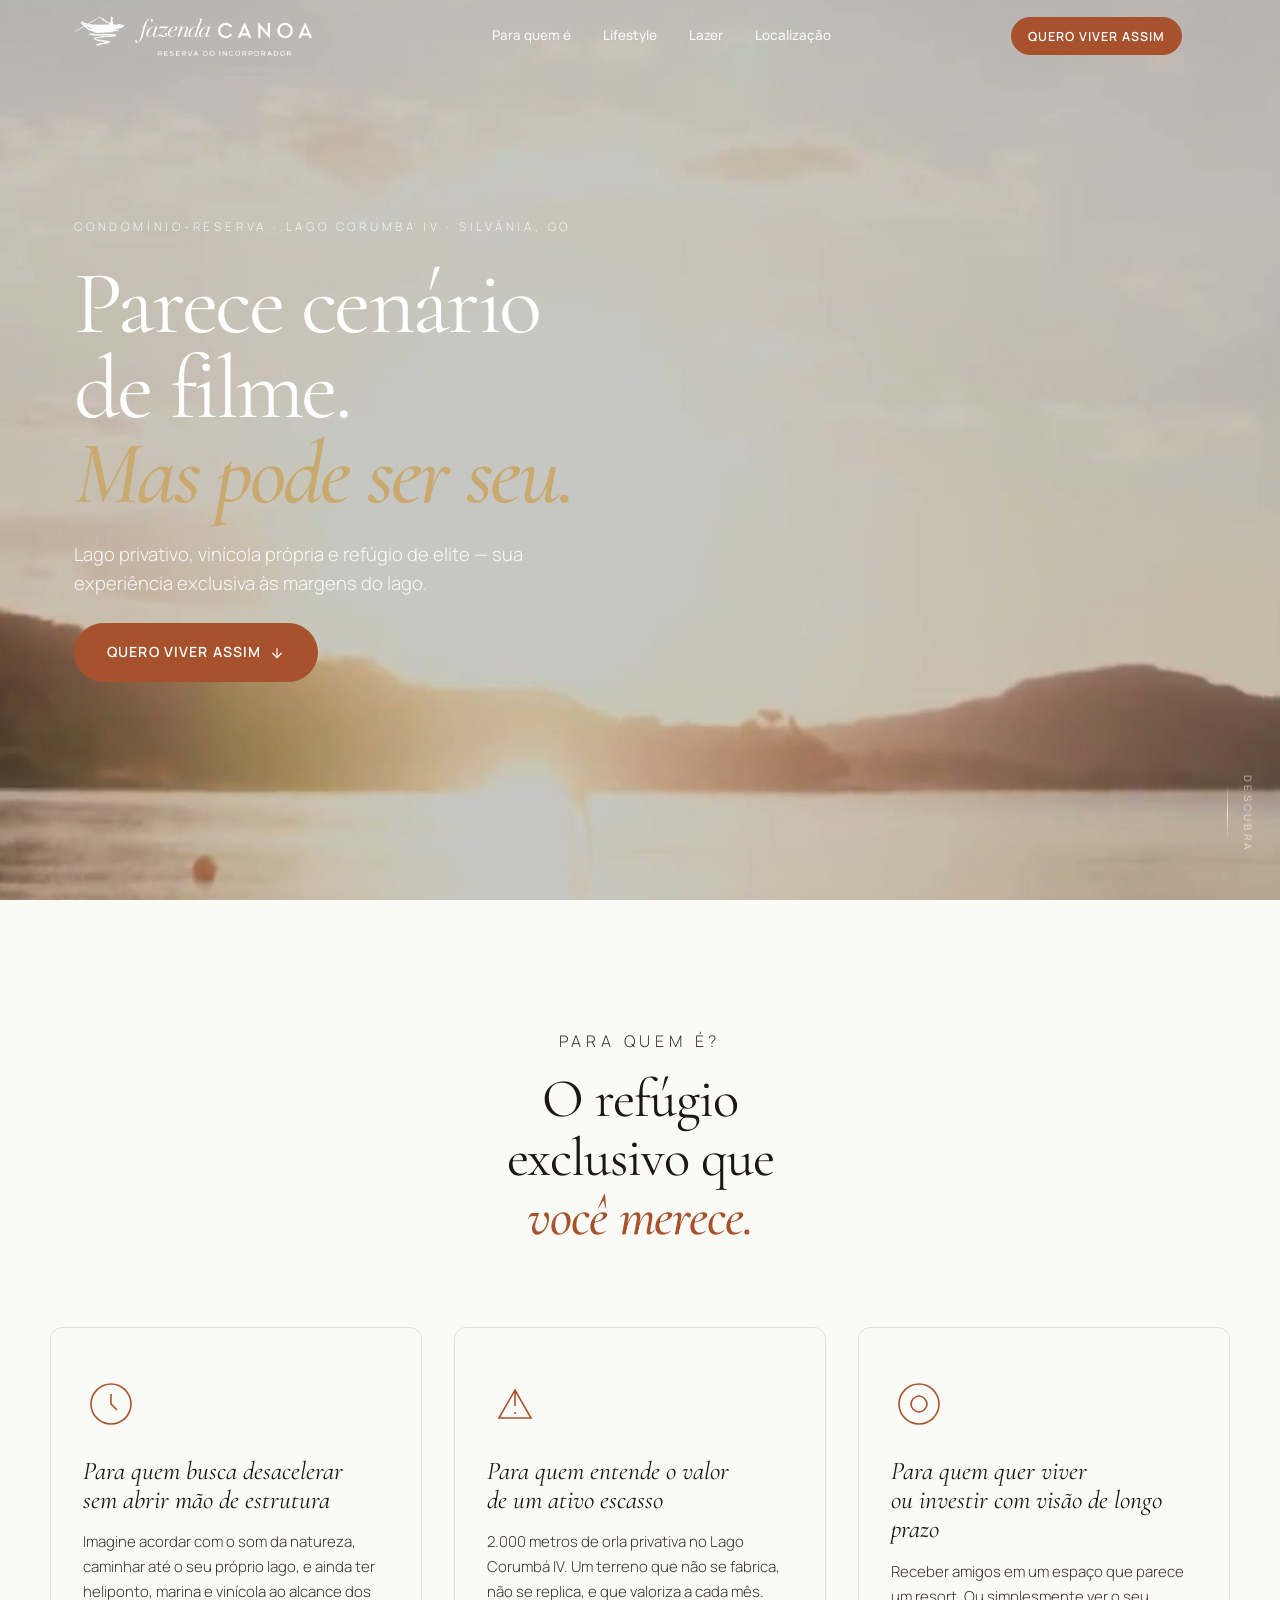
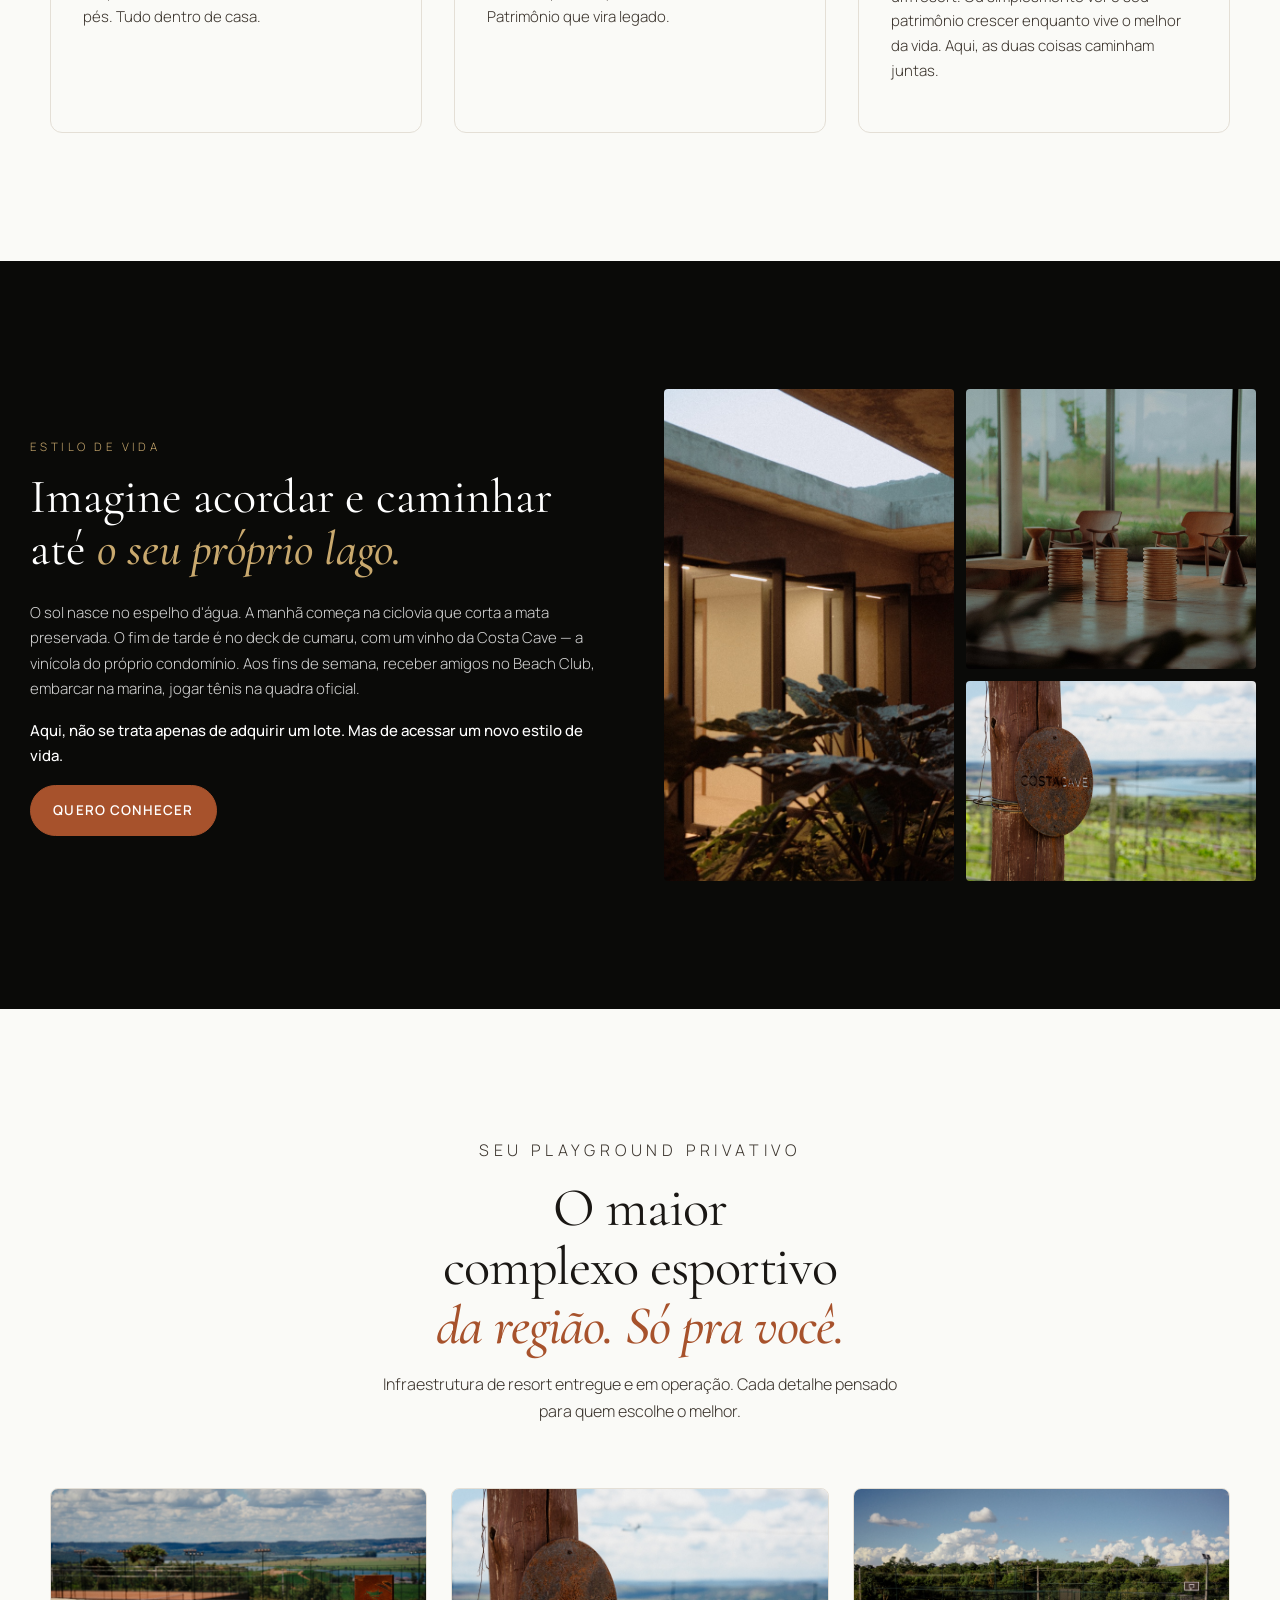
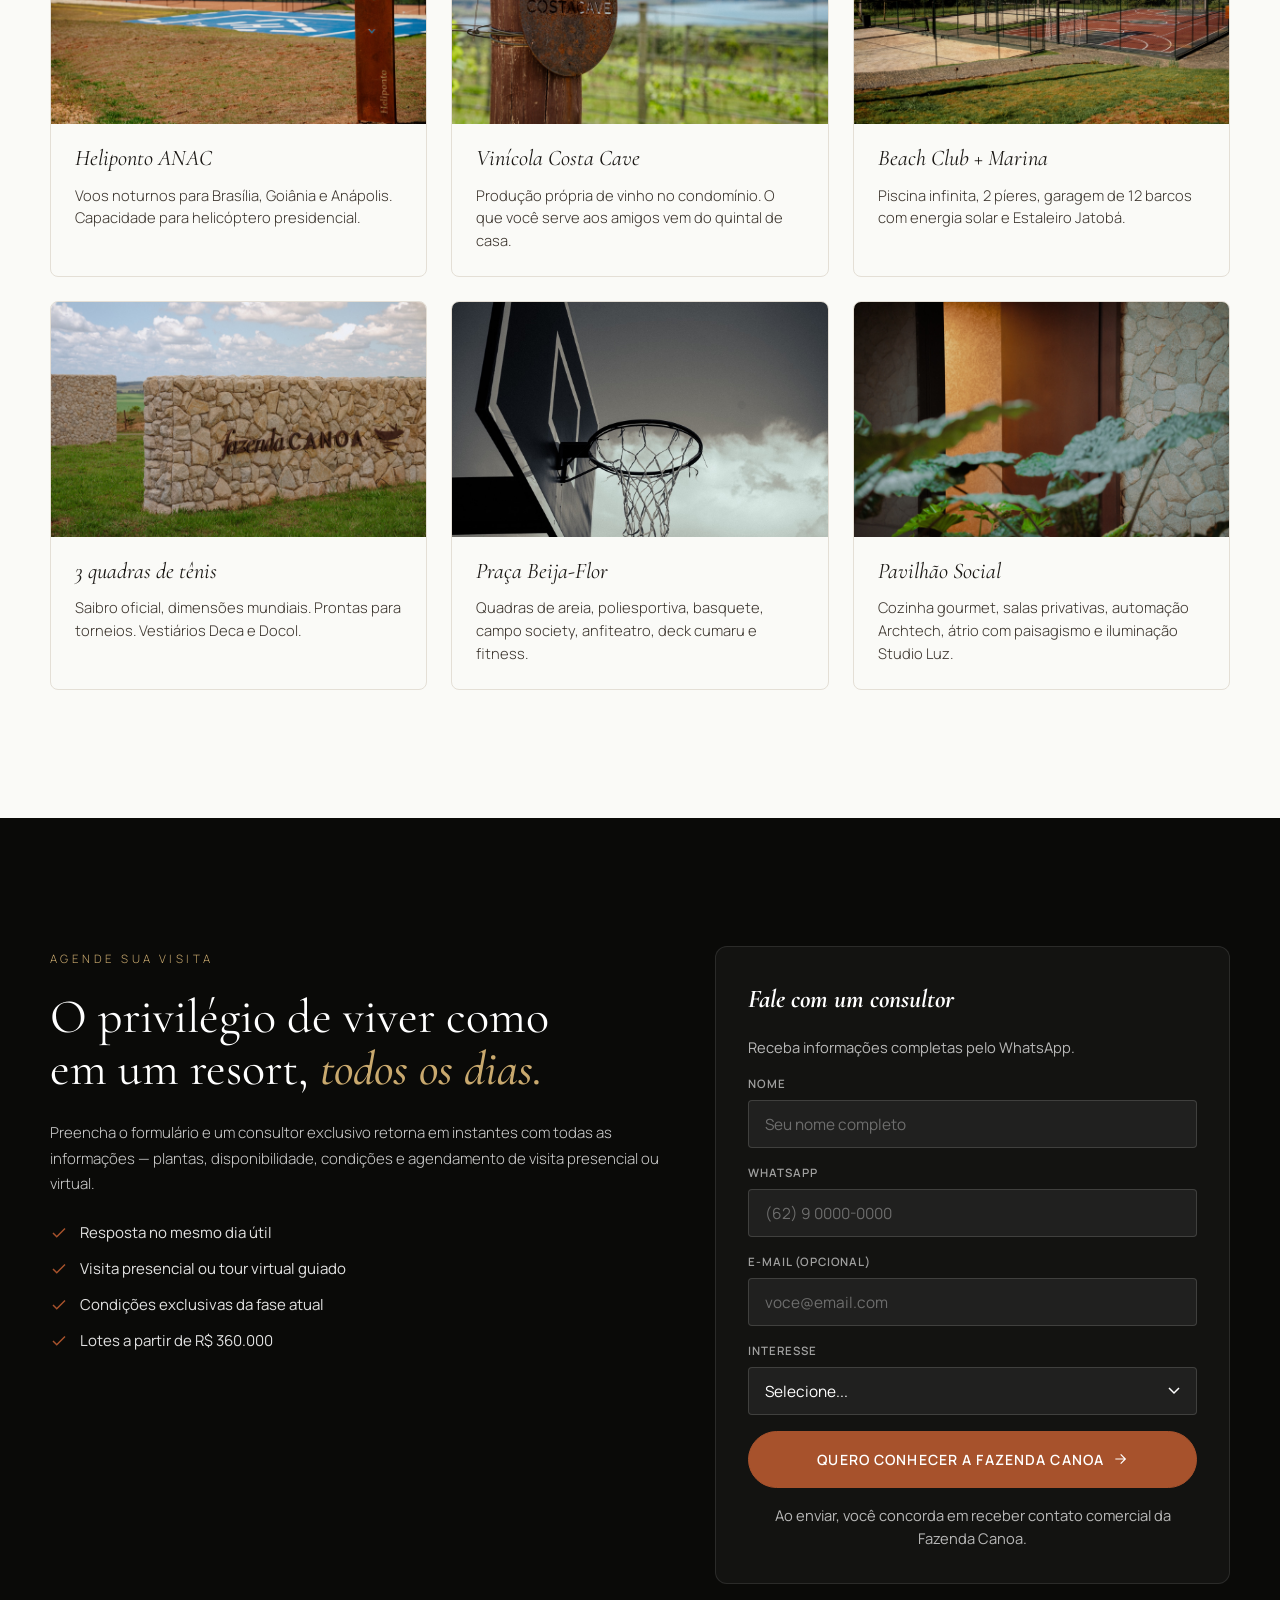
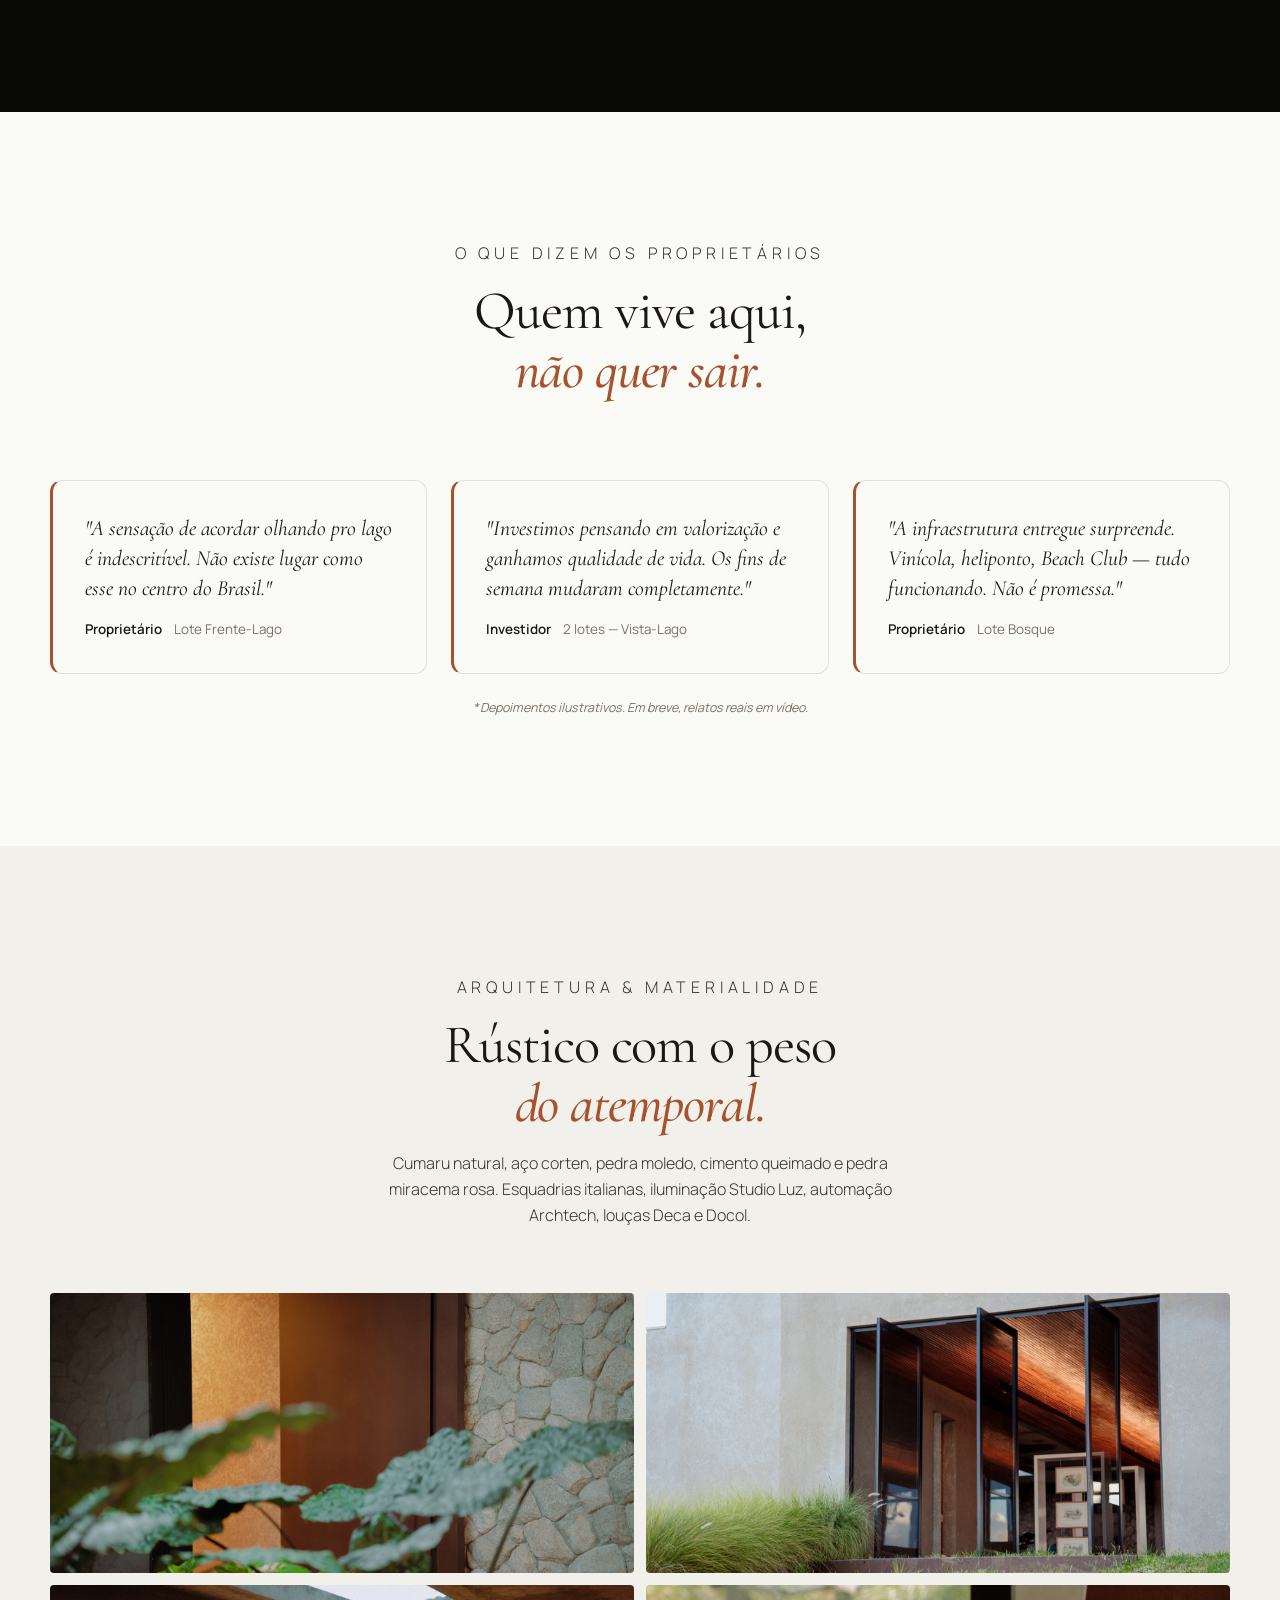
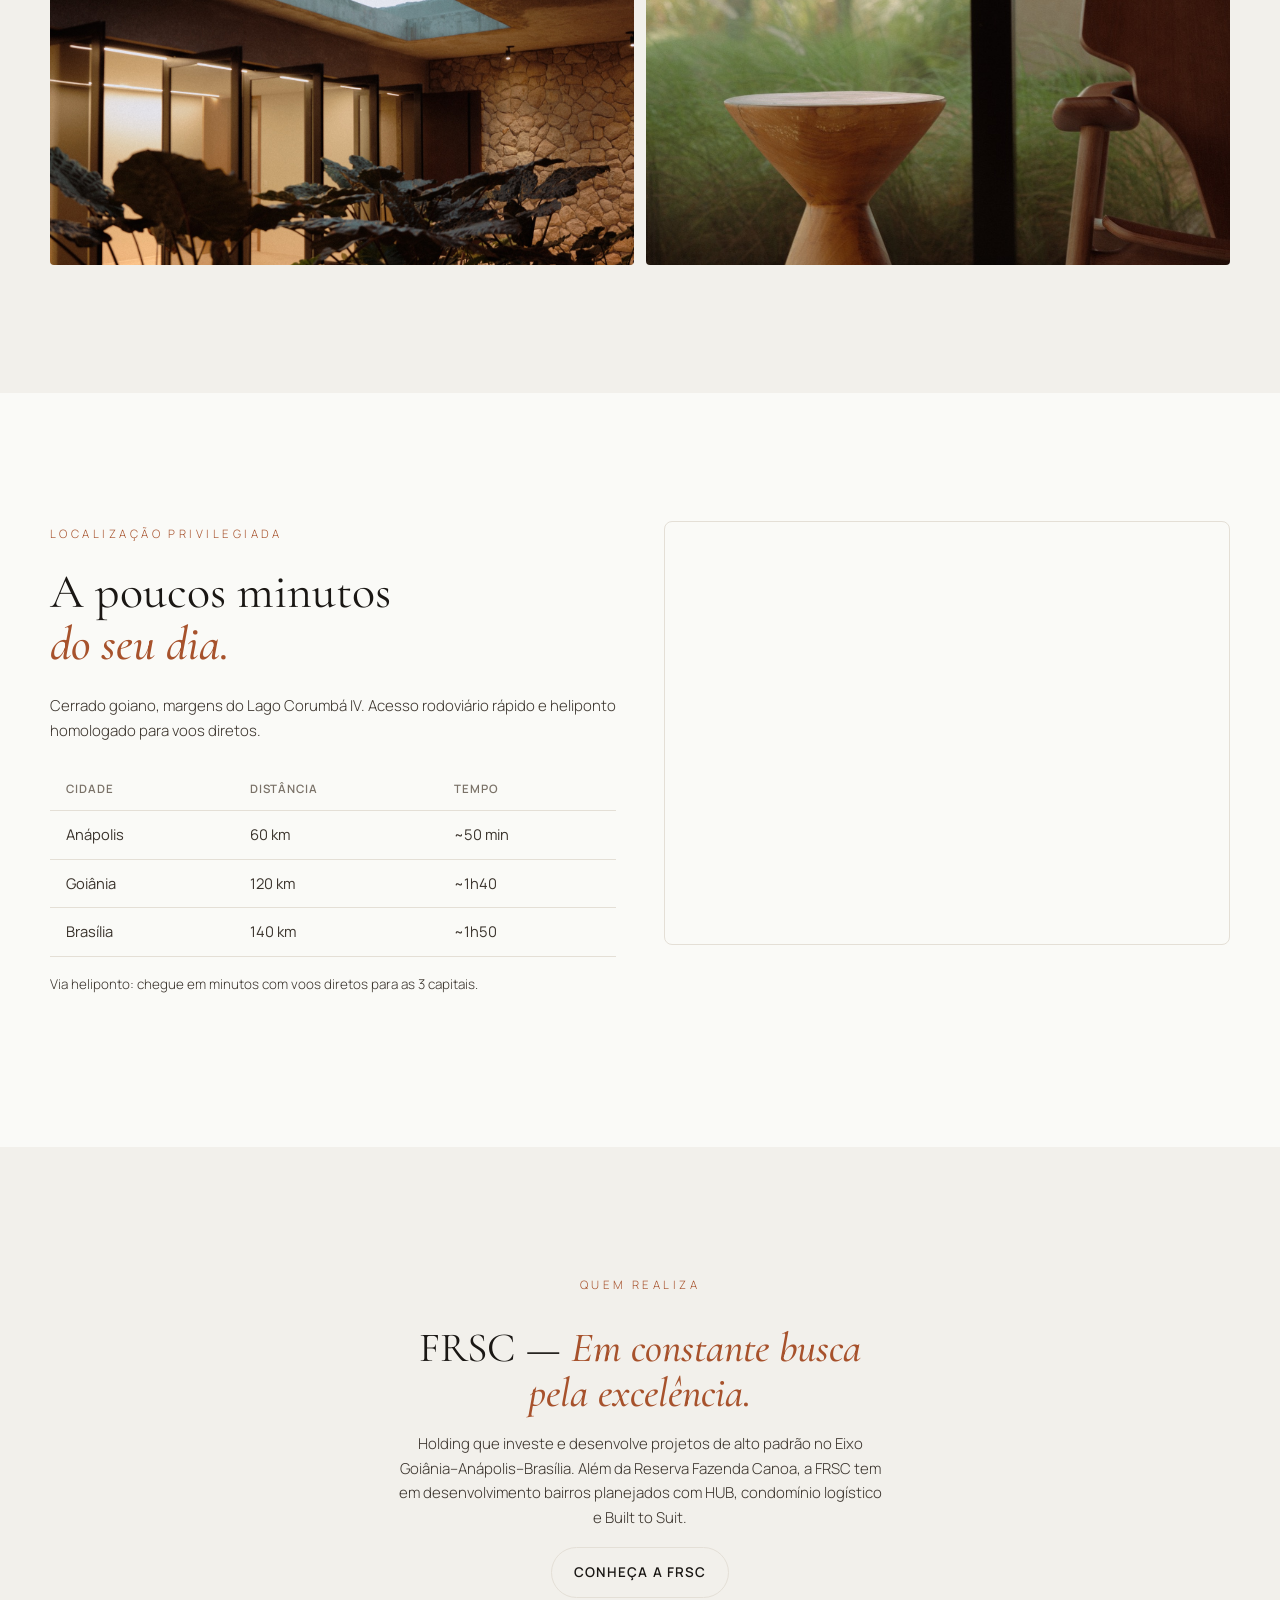
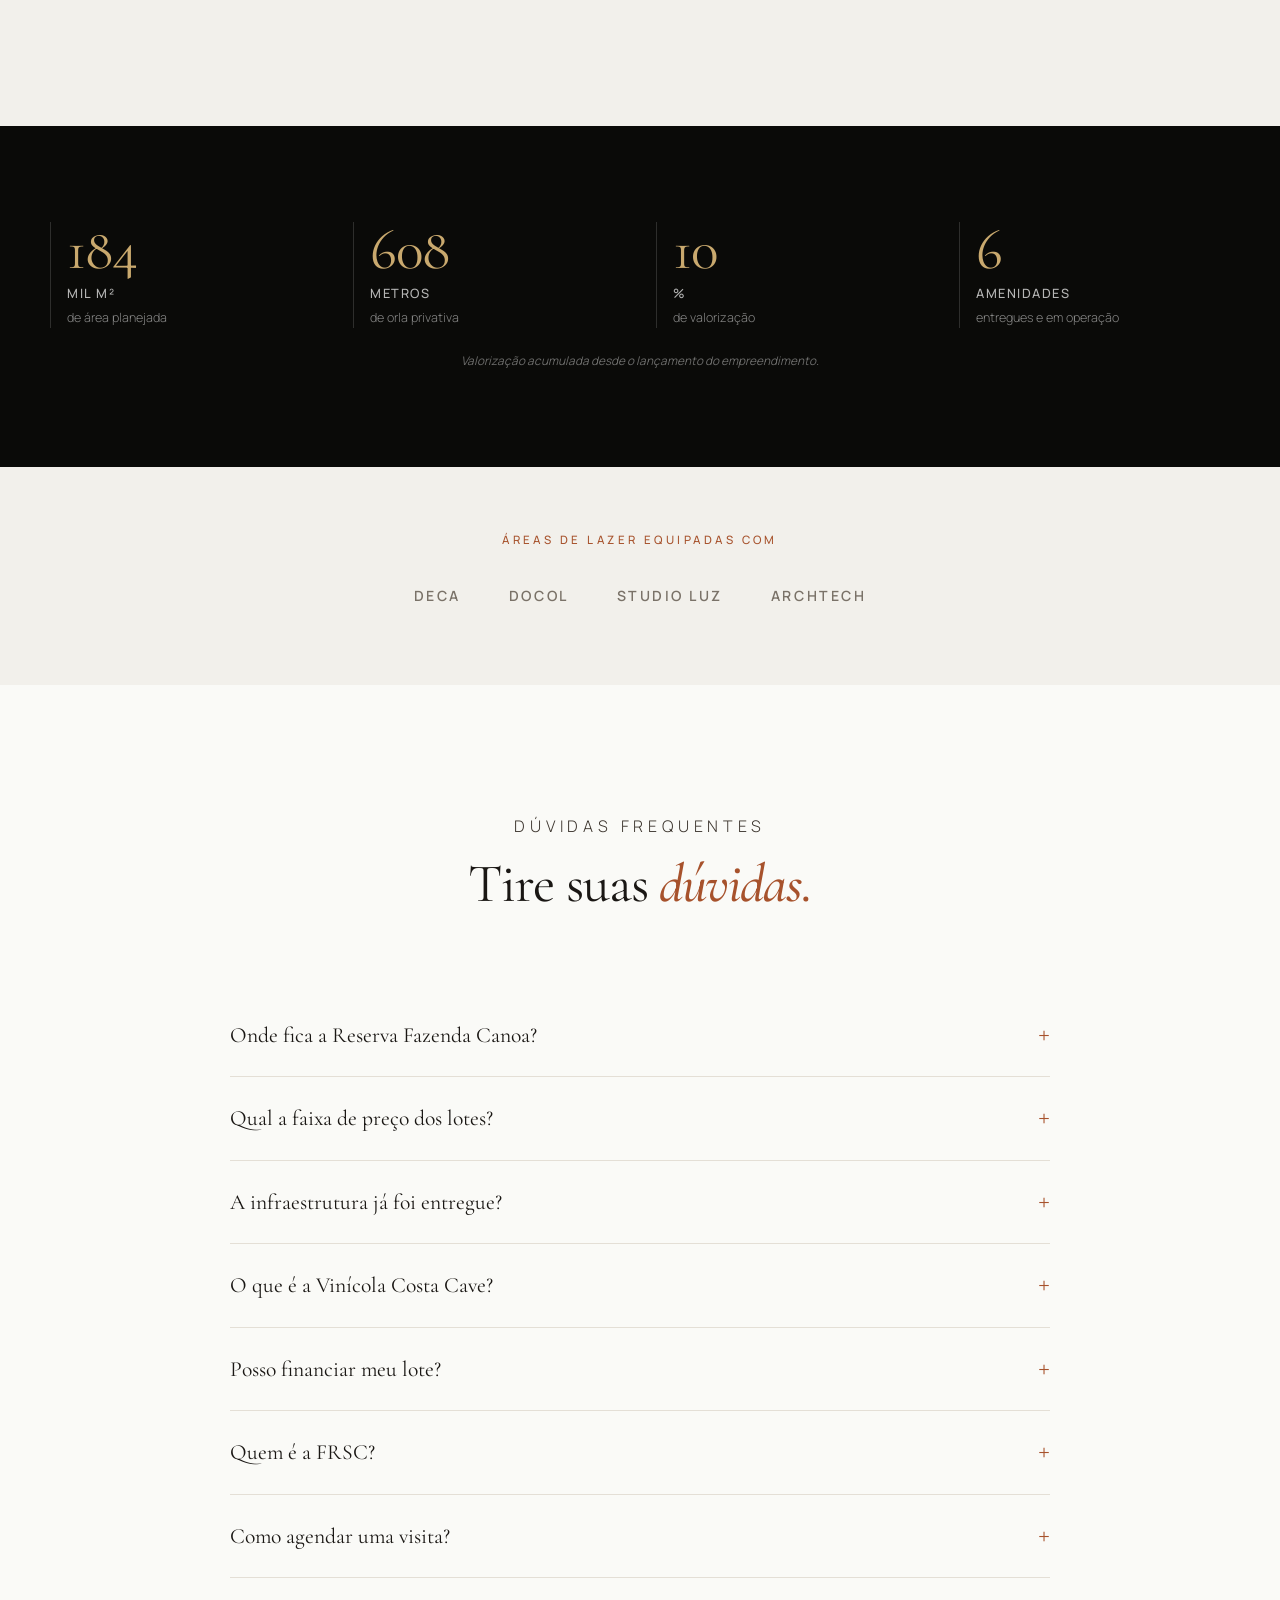
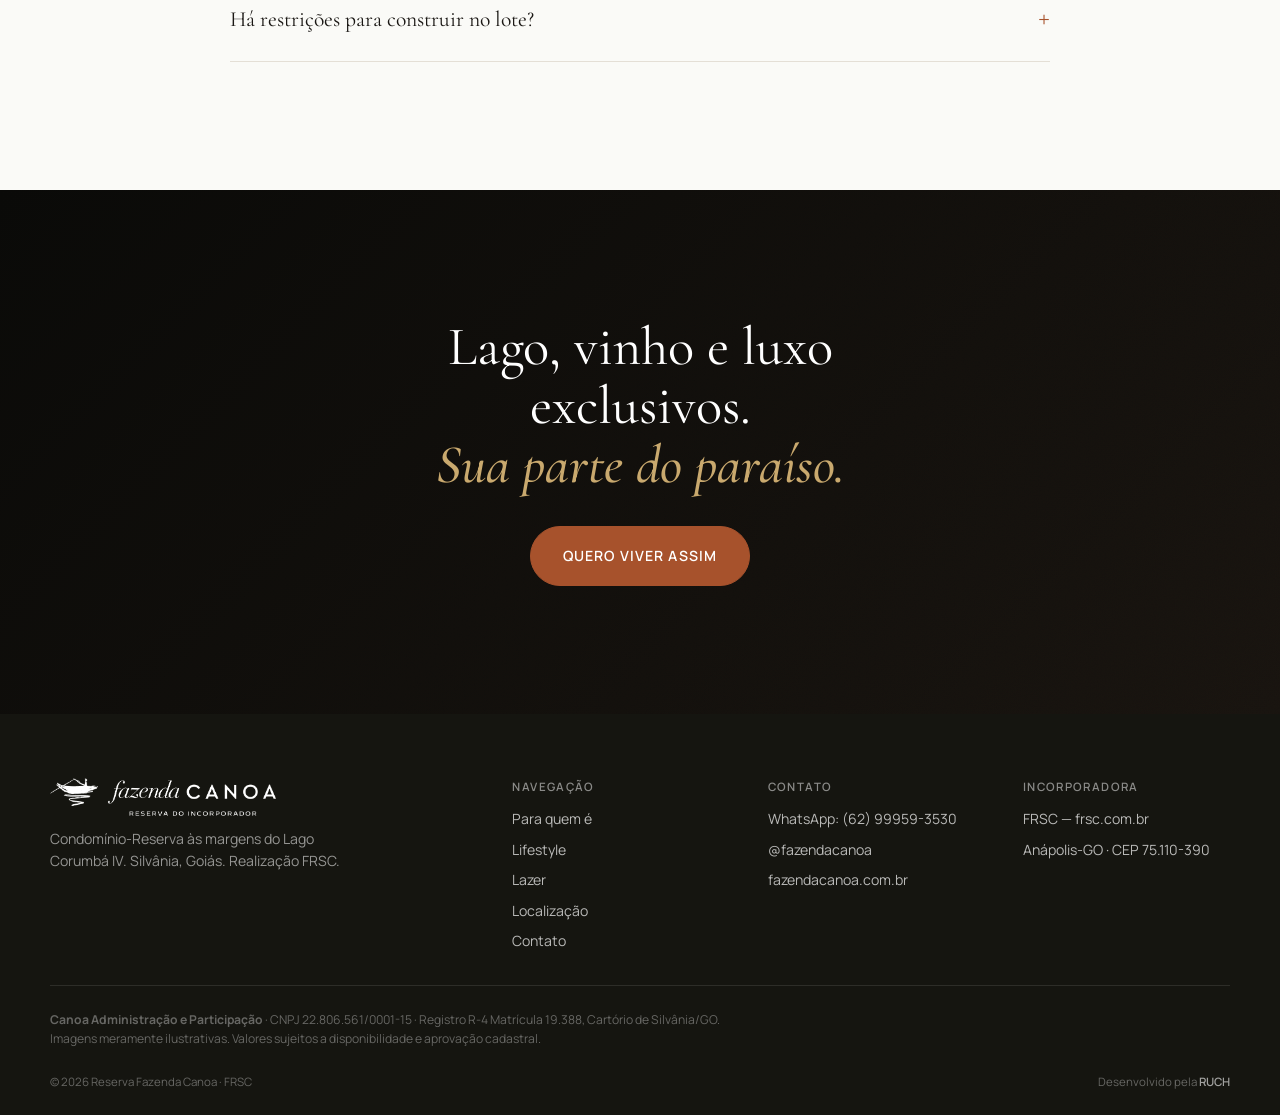
==== prototype/index.html @ 79445e91 "first commit: Viva Fazenda Canoa LP v1.0.0 LP emocional de alta conversão inspirada na Hantei. Hero " ====
<!doctype html>
<html lang="pt-BR">
<head>
  <meta charset="utf-8">
  <meta name="viewport" content="width=device-width, initial-scale=1, viewport-fit=cover">
  <meta name="theme-color" content="#0A0A08">
  <meta name="description" content="Viva Fazenda Canoa — Condomínio-Reserva à beira do Lago Corumbá IV. Lotes a partir de R$ 360.000. Heliponto, vinícola, marina, Beach Club e mais de 608 mil m² de natureza preservada.">
  <title>Viva Fazenda Canoa · Parece cenário de filme. Mas pode ser seu.</title>

  <link rel="icon" type="image/png" href="../logos/favicon.png">
  <link rel="apple-touch-icon" href="../logos/favicon.png">

  <link rel="preconnect" href="https://fonts.googleapis.com">
  <link rel="preconnect" href="https://fonts.gstatic.com" crossorigin>
  <link href="https://fonts.googleapis.com/css2?family=Cormorant+Garamond:ital,wght@0,300;0,400;0,500;0,600;1,300;1,400;1,500;1,600&family=Manrope:wght@300;400;500;600;700&display=swap" rel="stylesheet">

  <link rel="preload" as="image" href="../video-web/hero-poster.jpg" fetchpriority="high" type="image/jpeg">
  <link rel="dns-prefetch" href="//maps.google.com">
  <link rel="dns-prefetch" href="//wa.me">

  <link rel="stylesheet" href="./style.css">
</head>
<body>

<!-- Scroll progress -->
<div class="scroll-progress" id="scroll-progress" aria-hidden="true"></div>

<!-- ============================================================
     HEADER
============================================================ -->
<header class="hdr" id="hdr">
  <div class="hdr__inner">
    <a href="#top" class="hdr__brand">
      <img src="../logos/Logo%20Fazenda%20Reserva%20incorporador%203.png" alt="Fazenda Canoa" class="hdr__logo">
    </a>
    <nav class="hdr__menu">
      <a href="#para-quem">Para quem é</a>
      <a href="#lifestyle">Lifestyle</a>
      <a href="#lazer">Lazer</a>
      <a href="#localizacao">Localização</a>
    </nav>
    <button type="button" class="btn btn--corten btn--sm" data-capture="hero">Quero viver assim</button>
    <button class="hdr__burger" aria-label="Abrir menu" aria-expanded="false" aria-controls="mobile-menu">
      <span></span><span></span><span></span>
    </button>
  </div>
</header>

<!-- Mobile menu -->
<div class="mobile-menu" id="mobile-menu" aria-hidden="true">
  <nav class="mobile-menu__nav">
    <a href="#para-quem">Para quem é</a>
    <a href="#lifestyle">Lifestyle</a>
    <a href="#lazer">Lazer</a>
    <a href="#localizacao">Localização</a>
    <a href="#contato">Contato</a>
  </nav>
  <button type="button" class="btn btn--corten mobile-menu__cta" data-capture="consultor">Fale com um consultor</button>
</div>

<!-- ============================================================
     1. HERO — Vídeo fullscreen (estilo Hantei)
============================================================ -->
<section class="hero" id="top">
  <div class="hero__video-wrap">
    <video class="hero__video" autoplay loop muted playsinline preload="auto" poster="../video-web/hero-poster.jpg">
      <source src="../video-web/hero-mashup.mp4" type="video/mp4">
    </video>
    <div class="hero__scrim"></div>
    <div class="hero__grain"></div>
  </div>

  <div class="hero__content">
    <p class="hero__eyebrow">Condomínio-Reserva · Lago Corumbá IV · Silvânia, GO</p>
    <h1 class="hero__title">Parece cenário<br>de filme.<br><em>Mas pode ser seu.</em></h1>
    <p class="hero__sub">Lago privativo, vinícola própria e refúgio de elite — sua experiência exclusiva às margens do lago.</p>
    <a href="#contato" class="btn btn--corten btn--lg hero__cta">
      Quero viver assim
      <svg viewBox="0 0 24 24" width="16" height="16" fill="none" stroke="currentColor" stroke-width="1.8" aria-hidden="true"><path d="M12 5v14M5 12l7 7 7-7"/></svg>
    </a>
  </div>

  <a href="#para-quem" class="hero__scroll" aria-label="Rolar">
    <span>Descubra</span>
    <span class="hero__scroll-line"></span>
  </a>
</section>

<!-- ============================================================
     2. PARA QUEM É? (2ª dobra — gatilho emocional)
============================================================ -->
<section class="for-who" id="para-quem">
  <header class="sec-head sec-head--center">
    <p class="eyebrow">Para quem é?</p>
    <h2>O refúgio exclusivo que<br><em>você merece.</em></h2>
  </header>

  <div class="for-who__grid">
    <article class="for-who__card">
      <div class="for-who__icon">
        <svg viewBox="0 0 48 48" fill="none" stroke="currentColor" stroke-width="1.6" aria-hidden="true"><circle cx="24" cy="24" r="20"/><path d="M24 14v10l6 6"/></svg>
      </div>
      <h3>Para quem busca desacelerar<br>sem abrir mão de estrutura</h3>
      <p>Imagine acordar com o som da natureza, caminhar até o seu próprio lago, e ainda ter heliponto, marina e vinícola ao alcance dos pés. Tudo dentro de casa.</p>
    </article>

    <article class="for-who__card">
      <div class="for-who__icon">
        <svg viewBox="0 0 48 48" fill="none" stroke="currentColor" stroke-width="1.6" aria-hidden="true"><path d="M8 38l16-28 16 28H8zM24 10v16M24 32v2"/></svg>
      </div>
      <h3>Para quem entende o valor<br>de um ativo escasso</h3>
      <p>2.000 metros de orla privativa no Lago Corumbá IV. Um terreno que não se fabrica, não se replica, e que valoriza a cada mês. Patrimônio que vira legado.</p>
    </article>

    <article class="for-who__card">
      <div class="for-who__icon">
        <svg viewBox="0 0 48 48" fill="none" stroke="currentColor" stroke-width="1.6" aria-hidden="true"><path d="M4 24c0-11 9-20 20-20s20 9 20 20-9 20-20 20S4 35 4 24z"/><path d="M16 24c0-4 4-8 8-8s8 4 8 8-4 8-8 8-8-4-8-8z"/></svg>
      </div>
      <h3>Para quem quer viver<br>ou investir com visão de longo prazo</h3>
      <p>Receber amigos em um espaço que parece um resort. Ou simplesmente ver o seu patrimônio crescer enquanto vive o melhor da vida. Aqui, as duas coisas caminham juntas.</p>
    </article>
  </div>
</section>

<!-- ============================================================
     3. ESTILO DE VIDA (lifestyle editorial)
============================================================ -->
<section class="lifestyle" id="lifestyle">
  <div class="lifestyle__text">
    <p class="eyebrow">Estilo de vida</p>
    <h2>Imagine acordar e caminhar<br>até <em>o seu próprio lago.</em></h2>
    <p>O sol nasce no espelho d'água. A manhã começa na ciclovia que corta a mata preservada. O fim de tarde é no deck de cumaru, com um vinho da Costa Cave — a vinícola do próprio condomínio. Aos fins de semana, receber amigos no Beach Club, embarcar na marina, jogar tênis na quadra oficial.</p>
    <p><strong>Aqui, não se trata apenas de adquirir um lote. Mas de acessar um novo estilo de vida.</strong></p>
    <a href="#contato" class="btn btn--corten">Quero conhecer</a>
  </div>
  <div class="lifestyle__gallery">
    <figure class="lifestyle__img lifestyle__img--tall"><img src="../fotos-web/08.jpg" alt="Pavilhão Social com paisagismo" loading="lazy"></figure>
    <figure class="lifestyle__img"><img src="../fotos-web/03.jpg" alt="Estar com vista para o lago" loading="lazy"></figure>
    <figure class="lifestyle__img"><img src="../fotos-web/12.jpg" alt="Vinícola Costa Cave" loading="lazy"></figure>
  </div>
</section>

<!-- ============================================================
     4. SEU PLAYGROUND PRIVATIVO (amenidades COM FOTOS)
============================================================ -->
<section class="playground" id="lazer">
  <header class="sec-head sec-head--center">
    <p class="eyebrow">Seu playground privativo</p>
    <h2>O maior complexo esportivo<br><em>da região. Só pra você.</em></h2>
    <p>Infraestrutura de resort entregue e em operação. Cada detalhe pensado para quem escolhe o melhor.</p>
  </header>

  <div class="playground__grid">
    <article class="pg-card">
      <div class="pg-card__img"><img src="../fotos-web/22.jpg" alt="Heliponto homologado ANAC" loading="lazy"></div>
      <h3>Heliponto ANAC</h3>
      <p>Voos noturnos para Brasília, Goiânia e Anápolis. Capacidade para helicóptero presidencial.</p>
    </article>
    <article class="pg-card">
      <div class="pg-card__img"><img src="../fotos-web/12.jpg" alt="Vinícola Costa Cave" loading="lazy"></div>
      <h3>Vinícola Costa Cave</h3>
      <p>Produção própria de vinho no condomínio. O que você serve aos amigos vem do quintal de casa.</p>
    </article>
    <article class="pg-card">
      <div class="pg-card__img"><img src="../fotos-web/28.jpg" alt="Complexo esportivo" loading="lazy"></div>
      <h3>Beach Club + Marina</h3>
      <p>Piscina infinita, 2 píeres, garagem de 12 barcos com energia solar e Estaleiro Jatobá.</p>
    </article>
    <article class="pg-card">
      <div class="pg-card__img"><img src="../fotos-web/15.jpg" alt="Portaria" loading="lazy"></div>
      <h3>3 quadras de tênis</h3>
      <p>Saibro oficial, dimensões mundiais. Prontas para torneios. Vestiários Deca e Docol.</p>
    </article>
    <article class="pg-card">
      <div class="pg-card__img"><img src="../fotos-web/33.jpg" alt="Basquete" loading="lazy"></div>
      <h3>Praça Beija-Flor</h3>
      <p>Quadras de areia, poliesportiva, basquete, campo society, anfiteatro, deck cumaru e fitness.</p>
    </article>
    <article class="pg-card">
      <div class="pg-card__img"><img src="../fotos-web/05.jpg" alt="Pavilhão Social" loading="lazy"></div>
      <h3>Pavilhão Social</h3>
      <p>Cozinha gourmet, salas privativas, automação Archtech, átrio com paisagismo e iluminação Studio Luz.</p>
    </article>
  </div>
</section>

<!-- ============================================================
     5. FORMULÁRIO DE CAPTAÇÃO (metade da página)
============================================================ -->
<section class="capture" id="contato">
  <div class="capture__inner">
    <div class="capture__text">
      <p class="eyebrow">Agende sua visita</p>
      <h2>O privilégio de viver como<br>em um resort, <em>todos os dias.</em></h2>
      <p>Preencha o formulário e um consultor exclusivo retorna em instantes com todas as informações — plantas, disponibilidade, condições e agendamento de visita presencial ou virtual.</p>
      <ul class="capture__benefits">
        <li>
          <svg viewBox="0 0 24 24" width="18" height="18" fill="none" stroke="currentColor" stroke-width="2" aria-hidden="true"><path d="M20 6L9 17l-5-5"/></svg>
          Resposta no mesmo dia útil
        </li>
        <li>
          <svg viewBox="0 0 24 24" width="18" height="18" fill="none" stroke="currentColor" stroke-width="2" aria-hidden="true"><path d="M20 6L9 17l-5-5"/></svg>
          Visita presencial ou tour virtual guiado
        </li>
        <li>
          <svg viewBox="0 0 24 24" width="18" height="18" fill="none" stroke="currentColor" stroke-width="2" aria-hidden="true"><path d="M20 6L9 17l-5-5"/></svg>
          Condições exclusivas da fase atual
        </li>
        <li>
          <svg viewBox="0 0 24 24" width="18" height="18" fill="none" stroke="currentColor" stroke-width="2" aria-hidden="true"><path d="M20 6L9 17l-5-5"/></svg>
          Lotes a partir de R$ 360.000
        </li>
      </ul>
    </div>

    <form class="lead-form" id="lead-form" novalidate>
      <h3>Fale com um consultor</h3>
      <p>Receba informações completas pelo WhatsApp.</p>

      <input type="text" name="website" tabindex="-1" autocomplete="off" style="position:absolute;left:-9999px;opacity:0;pointer-events:none" aria-hidden="true">

      <label class="field"><span>Nome</span><input type="text" name="nome" required autocomplete="name" placeholder="Seu nome completo"></label>
      <label class="field"><span>WhatsApp</span><input type="tel" name="telefone" required autocomplete="tel" placeholder="(62) 9 0000-0000"></label>
      <label class="field"><span>E-mail <span class="field__opt">(opcional)</span></span><input type="email" name="email" autocomplete="email" placeholder="voce@email.com"></label>
      <label class="field"><span>Interesse</span>
        <select name="interesse" required>
          <option value="">Selecione...</option>
          <option>Lote frente-lago</option>
          <option>Lote vista-lago</option>
          <option>Lote bosque</option>
          <option>Agendamento de visita</option>
          <option>Simulação de pagamento</option>
          <option>Ainda não decidi</option>
        </select>
      </label>

      <button type="submit" class="btn btn--corten btn--block btn--lg">
        Quero conhecer a Fazenda Canoa
        <svg viewBox="0 0 24 24" width="16" height="16" fill="none" stroke="currentColor" stroke-width="1.8" aria-hidden="true"><path d="M5 12h14M13 5l7 7-7 7"/></svg>
      </button>
      <p class="lead-form__disclaimer">Ao enviar, você concorda em receber contato comercial da Fazenda Canoa.</p>
      <p class="lead-form__success" hidden>✓ Recebemos seu contato! Estamos te chamando no WhatsApp.</p>
    </form>
  </div>
</section>

<!-- ============================================================
     6. DEPOIMENTOS (prova social — placeholder)
============================================================ -->
<section class="testimonials">
  <header class="sec-head sec-head--center">
    <p class="eyebrow">O que dizem os proprietários</p>
    <h2>Quem vive aqui,<br><em>não quer sair.</em></h2>
  </header>

  <div class="testimonials__grid">
    <blockquote class="testimonial">
      <p>"A sensação de acordar olhando pro lago é indescritível. Não existe lugar como esse no centro do Brasil."</p>
      <footer><strong>Proprietário</strong><span>Lote Frente-Lago</span></footer>
    </blockquote>
    <blockquote class="testimonial">
      <p>"Investimos pensando em valorização e ganhamos qualidade de vida. Os fins de semana mudaram completamente."</p>
      <footer><strong>Investidor</strong><span>2 lotes — Vista-Lago</span></footer>
    </blockquote>
    <blockquote class="testimonial">
      <p>"A infraestrutura entregue surpreende. Vinícola, heliponto, Beach Club — tudo funcionando. Não é promessa."</p>
      <footer><strong>Proprietário</strong><span>Lote Bosque</span></footer>
    </blockquote>
  </div>
  <p class="testimonials__note">* Depoimentos ilustrativos. Em breve, relatos reais em vídeo.</p>
</section>

<!-- ============================================================
     7. ARQUITETURA & MATERIALIDADE
============================================================ -->
<section class="architecture">
  <header class="sec-head sec-head--center">
    <p class="eyebrow">Arquitetura &amp; Materialidade</p>
    <h2>Rústico com o peso<br><em>do atemporal.</em></h2>
    <p>Cumaru natural, aço corten, pedra moledo, cimento queimado e pedra miracema rosa. Esquadrias italianas, iluminação Studio Luz, automação Archtech, louças Deca e Docol.</p>
  </header>
  <div class="architecture__gallery">
    <figure><img src="../fotos-web/05.jpg" alt="Detalhe aço corten e pedra" loading="lazy"></figure>
    <figure><img src="../fotos-web/02.jpg" alt="Esquadrias do Pavilhão" loading="lazy"></figure>
    <figure><img src="../fotos-web/08.jpg" alt="Átrio com paisagismo" loading="lazy"></figure>
    <figure><img src="../fotos-web/20.jpg" alt="Mobiliário em madeira" loading="lazy"></figure>
  </div>
</section>

<!-- ============================================================
     8. LOCALIZAÇÃO (km + MINUTOS)
============================================================ -->
<section class="location" id="localizacao">
  <div class="location__grid">
    <div class="location__text">
      <p class="eyebrow">Localização privilegiada</p>
      <h2>A poucos minutos<br><em>do seu dia.</em></h2>
      <p>Cerrado goiano, margens do Lago Corumbá IV. Acesso rodoviário rápido e heliponto homologado para voos diretos.</p>
      <table class="location__table">
        <thead><tr><th>Cidade</th><th>Distância</th><th>Tempo</th></tr></thead>
        <tbody>
          <tr><td>Anápolis</td><td>60 km</td><td>~50 min</td></tr>
          <tr><td>Goiânia</td><td>120 km</td><td>~1h40</td></tr>
          <tr><td>Brasília</td><td>140 km</td><td>~1h50</td></tr>
        </tbody>
      </table>
      <p class="location__note">Via heliponto: chegue em minutos com voos diretos para as 3 capitais.</p>
    </div>
    <div class="location__map">
      <iframe src="https://maps.google.com/maps?q=-16.3195247,-48.4709649&hl=pt-BR&z=14&output=embed" width="100%" height="100%" style="border:0" allowfullscreen loading="lazy" title="Localização Fazenda Canoa"></iframe>
    </div>
  </div>
</section>

<!-- ============================================================
     9. INCORPORADORA FRSC
============================================================ -->
<section class="developer">
  <div class="developer__inner">
    <p class="eyebrow">Quem realiza</p>
    <h2>FRSC — <em>Em constante busca<br>pela excelência.</em></h2>
    <p>Holding que investe e desenvolve projetos de alto padrão no Eixo Goiânia–Anápolis–Brasília. Além da Reserva Fazenda Canoa, a FRSC tem em desenvolvimento bairros planejados com HUB, condomínio logístico e Built to Suit.</p>
    <a href="https://frsc.com.br/" target="_blank" rel="noopener" class="btn btn--outline">Conheça a FRSC</a>
  </div>
</section>

<!-- ============================================================
     10. CONTADOR DE VALORIZAÇÃO
============================================================ -->
<section class="counter">
  <div class="counter__inner">
    <div class="counter__item">
      <span class="counter__number" data-count="608">0</span>
      <span class="counter__unit">mil m²</span>
      <span class="counter__label">de área planejada</span>
    </div>
    <div class="counter__item">
      <span class="counter__number" data-count="2000">0</span>
      <span class="counter__unit">metros</span>
      <span class="counter__label">de orla privativa</span>
    </div>
    <div class="counter__item">
      <span class="counter__number counter__number--pct" data-count="34">0</span>
      <span class="counter__unit">%</span>
      <span class="counter__label">de valorização</span>
    </div>
    <div class="counter__item">
      <span class="counter__number" data-count="22">0</span>
      <span class="counter__unit">amenidades</span>
      <span class="counter__label">entregues e em operação</span>
    </div>
  </div>
  <p class="counter__note">Valorização acumulada desde o lançamento do empreendimento.</p>
</section>

<!-- ============================================================
     11. MARCAS PARCEIRAS
============================================================ -->
<section class="brands">
  <p class="eyebrow eyebrow--center">Áreas de lazer equipadas com</p>
  <div class="brands__grid">
    <span>DECA</span>
    <span>DOCOL</span>
    <span>STUDIO LUZ</span>
    <span>ARCHTECH</span>
  </div>
</section>

<!-- ============================================================
     12. FAQ
============================================================ -->
<section class="faq" id="faq">
  <header class="sec-head sec-head--center">
    <p class="eyebrow">Dúvidas frequentes</p>
    <h2>Tire suas <em>dúvidas.</em></h2>
  </header>
  <div class="faq__list">
    <details class="faq__item"><summary>Onde fica a Reserva Fazenda Canoa?</summary><div class="faq__body">Em Silvânia, Goiás, às margens do Lago Corumbá IV. A 60 km de Anápolis (~50 min), 120 km de Goiânia (~1h40) e 140 km de Brasília (~1h50). Acesso aéreo via heliponto homologado ANAC.</div></details>
    <details class="faq__item"><summary>Qual a faixa de preço dos lotes?</summary><div class="faq__body">Lotes a partir de <strong>R$ 360.000</strong>, com parcelamento direto pela incorporadora FRSC. Condições detalhadas com o consultor via WhatsApp (62) 99959-3530.</div></details>
    <details class="faq__item"><summary>A infraestrutura já foi entregue?</summary><div class="faq__body">Sim. Beach Club com piscina infinita, Marina Jatobá, Heliponto ANAC, Vinícola Costa Cave, Pavilhão Social, Complexo de Tênis (3 quadras), Praça Beija-Flor, Arena Theater, Ciclovia, Pista de Cooper — tudo em operação.</div></details>
    <details class="faq__item"><summary>O que é a Vinícola Costa Cave?</summary><div class="faq__body">Vinícola própria do condomínio, com videiras nas encostas da reserva e vista para o lago. Produção artesanal, degustação e experiência eno-gastronômica exclusiva para moradores.</div></details>
    <details class="faq__item"><summary>Posso financiar meu lote?</summary><div class="faq__body">Sim. Parcelamento direto com a incorporadora FRSC. Entrada facilitada e condições personalizadas.</div></details>
    <details class="faq__item"><summary>Quem é a FRSC?</summary><div class="faq__body">Holding com escritório em Anápolis-GO que investe e desenvolve projetos de alto padrão no Eixo Goiânia–Anápolis–Brasília. Saiba mais em <a href="https://frsc.com.br/" target="_blank" rel="noopener">frsc.com.br</a>.</div></details>
    <details class="faq__item"><summary>Como agendar uma visita?</summary><div class="faq__body">Pelo formulário acima, pelo WhatsApp (62) 99959-3530 ou via e-mail. Visitas presenciais em Silvânia ou virtuais com tour guiado pelo consultor.</div></details>
    <details class="faq__item"><summary>Há restrições para construir no lote?</summary><div class="faq__body">O condomínio possui manual de arquitetura que preserva a identidade do projeto. Há liberdade autoral dentro de parâmetros que garantem harmonia estética. O manual é enviado pelo consultor.</div></details>
  </div>
</section>

<!-- ============================================================
     13. CTA FINAL
============================================================ -->
<section class="cta-final">
  <h2>Lago, vinho e luxo exclusivos.<br><em>Sua parte do paraíso.</em></h2>
  <a href="#contato" class="btn btn--corten btn--lg">Quero viver assim</a>
</section>

<!-- ============================================================
     14. FOOTER
============================================================ -->
<footer class="ft">
  <div class="ft__inner">
    <div class="ft__col ft__col--brand">
      <img src="../logos/Logo%20Fazenda%20Reserva%20incorporador%203.png" alt="Fazenda Canoa" class="ft__logo">
      <p>Condomínio-Reserva às margens do Lago Corumbá IV. Silvânia, Goiás. Realização FRSC.</p>
    </div>
    <div class="ft__col">
      <h4>Navegação</h4>
      <ul>
        <li><a href="#para-quem">Para quem é</a></li>
        <li><a href="#lifestyle">Lifestyle</a></li>
        <li><a href="#lazer">Lazer</a></li>
        <li><a href="#localizacao">Localização</a></li>
        <li><a href="#contato">Contato</a></li>
      </ul>
    </div>
    <div class="ft__col">
      <h4>Contato</h4>
      <ul>
        <li><a href="https://wa.me/5562999593530">WhatsApp: (62) 99959-3530</a></li>
        <li><a href="https://www.instagram.com/fazendacanoa/" target="_blank" rel="noopener">@fazendacanoa</a></li>
        <li><a href="https://fazendacanoa.com.br/" target="_blank" rel="noopener">fazendacanoa.com.br</a></li>
      </ul>
    </div>
    <div class="ft__col">
      <h4>Incorporadora</h4>
      <ul>
        <li><a href="https://frsc.com.br/" target="_blank" rel="noopener">FRSC — frsc.com.br</a></li>
        <li>Anápolis-GO · CEP 75.110-390</li>
      </ul>
    </div>
  </div>
  <div class="ft__legal">
    <p><strong>Canoa Administração e Participação</strong> · CNPJ 22.806.561/0001-15 · Registro R-4 Matrícula 19.388, Cartório de Silvânia/GO.</p>
    <p>Imagens meramente ilustrativas. Valores sujeitos a disponibilidade e aprovação cadastral.</p>
  </div>
  <div class="ft__bottom">
    <span>© 2026 Reserva Fazenda Canoa · FRSC</span>
    <span>Desenvolvido pela <a href="https://ruch.digital" target="_blank" rel="noopener" class="ft__credit">RUCH</a></span>
  </div>
</footer>

<!-- ============================================================
     WIDGET FLUTUANTE + MINI FAB + MODAL
============================================================ -->
<!-- Widget flutuante removido nesta LP — sem fuga externa, tudo concentrado no formulário interno -->

<!-- Modal de captação (design cinematográfico) -->
<div class="modal" id="capture-modal" aria-hidden="true" role="dialog" aria-modal="true" aria-labelledby="modal-title">
  <div class="modal__backdrop" data-modal-close></div>
  <div class="modal__panel" role="document">
    <button class="modal__close" aria-label="Fechar" type="button" data-modal-close>
      <svg viewBox="0 0 24 24" width="18" height="18" fill="none" stroke="currentColor" stroke-width="1.5" aria-hidden="true"><path d="M6 6l12 12M18 6l-12 12"/></svg>
    </button>

    <div class="modal__header">
      <span class="modal__eyebrow" id="modal-eyebrow">Fazenda Canoa</span>
      <h2 id="modal-title" class="modal__title">Conheça a<br><em>Fazenda Canoa.</em></h2>
      <p class="modal__subtitle" id="modal-subtitle">Preencha seus dados e um consultor retorna em instantes via WhatsApp.</p>
    </div>

    <form class="modal__form" id="capture-form" novalidate>
      <input type="hidden" name="contexto" id="modal-context" value="">
      <input type="text" name="website" tabindex="-1" autocomplete="off" style="position:absolute;left:-9999px;opacity:0;pointer-events:none" aria-hidden="true">

      <div class="mfield">
        <input type="text" name="nome" required autocomplete="name" placeholder=" " id="mf-nome">
        <label for="mf-nome">Nome completo</label>
      </div>

      <div class="mfield">
        <input type="tel" name="telefone" required autocomplete="tel" placeholder=" " id="mf-tel">
        <label for="mf-tel">WhatsApp</label>
      </div>

      <div class="mfield mfield--email">
        <input type="email" name="email" autocomplete="email" placeholder=" " id="mf-email">
        <label for="mf-email">E-mail <span>(opcional)</span></label>
      </div>

      <div class="mfield mfield--interest">
        <select name="interesse" id="modal-interest" required>
          <option value="">Interesse</option>
          <option>Informações gerais</option>
          <option>Lote frente-lago</option>
          <option>Lote vista-lago</option>
          <option>Lote bosque</option>
          <option>Agendamento de visita</option>
          <option>Simulação de pagamento</option>
          <option>Book do empreendimento</option>
        </select>
      </div>

      <button type="submit" class="btn btn--corten btn--block btn--lg modal__submit">
        Enviar e conversar no WhatsApp
        <svg viewBox="0 0 24 24" width="16" height="16" fill="none" stroke="currentColor" stroke-width="1.8" aria-hidden="true"><path d="M5 12h14M13 5l7 7-7 7"/></svg>
      </button>

      <p class="modal__disclaimer">Seus dados ficam protegidos. Nunca fazemos spam.</p>
    </form>

    <div class="modal__success" hidden></div>
  </div>
</div>

<script src="./script.js" defer></script>
</body>
</html>
---- prototype/style.css ----
/* ============================================================
   VIVA FAZENDA CANOA — LP Emocional de Alta Conversão
   Aesthetic: Cinematográfico emocional (inspiração Hantei)
   Typography: Cormorant Garamond italic (display) + Manrope (body)
   CTA: Corten #A7522C (terceira cor elegante)
   ============================================================ */

:root {
  /* Colors */
  --c-bg:       #FAFAF7;
  --c-bg-soft:  #F2F0EB;
  --c-bg-dark:  #0A0A08;
  --c-bg-dark-2:#151510;
  --c-ink:      #1A1714;
  --c-ink-soft: #3A332C;
  --c-ink-mute: #7A7268;
  --c-paper:    #FAFAF7;
  --c-paper-light: rgba(250,250,247,0.92);
  --c-line:     #E4DFD6;
  --c-corten:   #A7522C;
  --c-corten-h: #BF6438;
  --c-corten-d: #8A4024;
  --c-gold:     #C9A96E;
  --c-gold-soft:rgba(201,169,110,0.12);
  --c-ok:       #2E8F4F;
  --c-wa:       #25D366;

  /* Typography */
  --ff-display: 'Cormorant Garamond', 'Times New Roman', serif;
  --ff-body:    'Manrope', system-ui, sans-serif;

  /* Spacing */
  --s-1:0.25rem;--s-2:0.5rem;--s-3:0.75rem;--s-4:1rem;--s-5:1.5rem;
  --s-6:2rem;--s-7:3rem;--s-8:4rem;--s-9:6rem;--s-10:8rem;

  /* Radii */
  --r-sm:4px;--r-md:8px;--r-lg:12px;--r-pill:999px;

  /* Shadows */
  --sh-sm:0 2px 8px rgba(0,0,0,0.06);
  --sh-md:0 8px 24px rgba(0,0,0,0.1);
  --sh-lg:0 16px 48px rgba(0,0,0,0.14);

  /* Transitions */
  --ease:cubic-bezier(0.19,1,0.22,1);
  --ease-spring:cubic-bezier(0.34,1.56,0.64,1);
  --dur:220ms;

  --container:1180px;
  --hdr-h:72px;
}

*,*::before,*::after{box-sizing:border-box;margin:0;padding:0}
html{scroll-behavior:smooth;scroll-padding-top:calc(var(--hdr-h) + 16px)}
body{background:var(--c-bg);color:var(--c-ink);font-family:var(--ff-body);font-size:15px;line-height:1.6;font-weight:400;-webkit-font-smoothing:antialiased;overflow-x:hidden}
img,picture,video{display:block;max-width:100%;height:auto}
a{color:inherit;text-decoration:none}
button{font-family:inherit;cursor:pointer;border:none;background:none}
input,select,textarea{font-family:inherit;font-size:inherit}
::selection{background:var(--c-corten);color:#fff}

/* ============================================================ UTILITIES */
.eyebrow{
  font-family:var(--ff-body);font-weight:500;font-size:0.72rem;
  letter-spacing:0.3em;text-transform:uppercase;color:var(--c-corten);
  display:inline-flex;align-items:center;gap:var(--s-3);margin-bottom:var(--s-4);
}
.eyebrow--center{display:flex;justify-content:center}

.sec-head{margin-bottom:var(--s-8);padding:0 var(--s-5)}
.sec-head--center{text-align:center;display:flex;flex-direction:column;align-items:center}
.sec-head h2{
  font-family:var(--ff-display);font-weight:400;font-size:clamp(2rem,5.5vw,3.4rem);
  line-height:1.08;letter-spacing:-0.02em;color:var(--c-ink);
  max-width:18ch;margin-bottom:var(--s-4);text-wrap:balance;
}
.sec-head h2 em{font-style:italic;font-weight:500;color:var(--c-corten)}
.sec-head p{font-weight:300;font-size:1rem;color:var(--c-ink-soft);max-width:54ch;line-height:1.65}

/* ============================================================ BUTTONS */
.btn{
  display:inline-flex;align-items:center;justify-content:center;gap:var(--s-2);
  font-family:var(--ff-body);font-size:0.84rem;font-weight:600;
  letter-spacing:0.08em;text-transform:uppercase;
  padding:0.85rem 1.4rem;border-radius:var(--r-pill);
  border:1px solid transparent;transition:all var(--dur) var(--ease);
  white-space:nowrap;position:relative;overflow:hidden;
}
.btn--sm{padding:0.6rem 1rem;font-size:0.78rem}
.btn--lg{padding:1.1rem 2rem;font-size:0.88rem}
.btn--block{display:flex;width:100%}
.btn--corten{background:var(--c-corten);color:#fff;border-color:var(--c-corten)}
.btn--corten:hover{background:var(--c-corten-h);border-color:var(--c-corten-h);transform:translateY(-1px);box-shadow:var(--sh-md)}
.btn--outline{background:transparent;color:var(--c-ink);border-color:var(--c-line)}
.btn--outline:hover{border-color:var(--c-ink);background:var(--c-bg-soft)}
/* Shine sweep */
.btn--corten::after{content:'';position:absolute;top:0;left:-120%;width:80%;height:100%;background:linear-gradient(110deg,transparent 30%,rgba(255,255,255,0.25) 50%,transparent 70%);transform:skewX(-20deg);transition:left 700ms var(--ease);pointer-events:none}
.btn--corten:hover::after{left:130%}

.scroll-progress{position:fixed;top:0;left:0;height:2px;background:var(--c-corten);width:0%;z-index:101;pointer-events:none;transition:width 100ms linear}

/* ============================================================ HEADER */
.hdr{position:fixed;top:0;left:0;right:0;z-index:100;background:transparent;transition:background var(--dur),box-shadow var(--dur),backdrop-filter var(--dur)}
.hdr--scrolled{background:rgba(250,250,247,0.96);backdrop-filter:blur(12px);box-shadow:0 1px 0 var(--c-line)}
.hdr__inner{max-width:var(--container);margin:0 auto;height:var(--hdr-h);padding:0 var(--s-5);display:grid;grid-template-columns:auto 1fr auto auto;align-items:center;gap:var(--s-5)}
.hdr__brand{display:flex;align-items:center;height:44px}
.hdr__logo{height:40px;width:auto;filter:invert(1) brightness(1.1);transition:filter var(--dur) var(--ease)}
.hdr--scrolled .hdr__logo{filter:none}

.hdr__menu{display:none;gap:var(--s-6);justify-content:center;font-size:0.84rem;font-weight:500;color:rgba(255,255,255,0.9)}
.hdr--scrolled .hdr__menu a{color:var(--c-ink-soft)}
.hdr__menu a{position:relative;padding:var(--s-2) 0;transition:color var(--dur)}
.hdr__menu a::after{content:'';position:absolute;left:0;right:0;bottom:0;height:1px;background:currentColor;transform:scaleX(0);transform-origin:left;transition:transform var(--dur) var(--ease)}
.hdr__menu a:hover::after{transform:scaleX(1)}

.hdr > .hdr__inner > .btn{display:none}
.hdr--scrolled .hdr > .hdr__inner > .btn,
.hdr .hdr__inner > .btn--corten{display:none}

.hdr__burger{display:flex;flex-direction:column;justify-content:center;gap:5px;width:40px;height:40px;margin-left:auto;grid-column:-1;justify-self:end}
.hdr__burger span{display:block;height:1.5px;background:#fff;transition:all var(--dur);width:22px}
.hdr--scrolled .hdr__burger span{background:var(--c-ink)}
.hdr__burger[aria-expanded="true"] span:nth-child(1){transform:translateY(7px) rotate(45deg)}
.hdr__burger[aria-expanded="true"] span:nth-child(2){opacity:0}
.hdr__burger[aria-expanded="true"] span:nth-child(3){transform:translateY(-7px) rotate(-45deg)}

.mobile-menu{position:fixed;top:var(--hdr-h);left:0;right:0;bottom:0;z-index:95;background:var(--c-bg);padding:var(--s-6) var(--s-5);display:flex;flex-direction:column;gap:var(--s-5);opacity:0;pointer-events:none;transform:translateY(-8px);transition:opacity var(--dur),transform var(--dur)}
.mobile-menu[aria-hidden="false"]{opacity:1;pointer-events:auto;transform:translateY(0)}
.mobile-menu__nav{display:flex;flex-direction:column;gap:var(--s-4);border-bottom:1px solid var(--c-line);padding-bottom:var(--s-5)}
.mobile-menu__nav a{font-family:var(--ff-display);font-style:italic;font-size:1.8rem;font-weight:400;color:var(--c-ink)}

/* ============================================================ 1. HERO (vídeo fullscreen) */
.hero{position:relative;min-height:100svh;min-height:100vh;display:flex;flex-direction:column;justify-content:center;color:#fff;overflow:hidden;isolation:isolate}
.hero__video-wrap{position:absolute;inset:-1px;z-index:-2;overflow:hidden}
.hero__video{width:calc(100% + 2px);height:calc(100% + 2px);object-fit:cover;object-position:center center;transform:scale(1.35)}
.hero__scrim{position:absolute;inset:0;background:rgba(10,10,8,0.52);z-index:-1}
.hero__grain{position:absolute;inset:0;pointer-events:none;opacity:0.06;mix-blend-mode:overlay;background-image:url("data:image/svg+xml;utf8,<svg xmlns='http://www.w3.org/2000/svg' width='220' height='220'><filter id='n'><feTurbulence type='fractalNoise' baseFrequency='0.9' numOctaves='2' stitchTiles='stitch'/><feColorMatrix values='0 0 0 0 0 0 0 0 0 0 0 0 0 0 0 0 0 0 0.9 0'/></filter><rect width='100%25' height='100%25' filter='url(%23n)'/></svg>")}

.hero__content{position:relative;z-index:2;padding:0 var(--s-5);max-width:var(--container);width:100%;margin:0 auto;display:flex;flex-direction:column;align-items:flex-start;text-align:left;gap:var(--s-5)}
.hero__content>*{opacity:0;transform:translateY(20px);animation:fadeUp 1s var(--ease) forwards}
.hero__content .hero__eyebrow{animation-delay:300ms}
.hero__content .hero__title{animation-delay:500ms}
.hero__content .hero__sub{animation-delay:700ms}
.hero__content .hero__cta{animation-delay:900ms}
@keyframes fadeUp{to{opacity:1;transform:translateY(0)}}

.hero__eyebrow{font-family:var(--ff-body);font-weight:300;font-size:0.74rem;letter-spacing:0.32em;text-transform:uppercase;color:rgba(255,255,255,0.85)}
.hero__title{font-family:var(--ff-display);font-weight:400;font-size:clamp(3.2rem,12vw,7.5rem);line-height:0.95;letter-spacing:-0.03em;max-width:14ch}
.hero__title em{font-style:italic;font-weight:500;color:var(--c-gold)}
.hero__sub{font-weight:300;font-size:clamp(1rem,2.2vw,1.15rem);line-height:1.6;max-width:44ch;color:rgba(255,255,255,0.92)}

.hero__scroll{position:absolute;right:var(--s-5);bottom:var(--s-7);display:none;flex-direction:column;align-items:center;gap:var(--s-3);font-size:0.64rem;letter-spacing:0.32em;text-transform:uppercase;color:rgba(255,255,255,0.6);writing-mode:vertical-rl;z-index:2}
.hero__scroll-line{writing-mode:horizontal-tb;display:block;width:1px;height:56px;background:linear-gradient(180deg,transparent,rgba(255,255,255,0.7) 50%,transparent);animation:scrollLine 2.4s ease-in-out infinite}
@keyframes scrollLine{0%{transform:translateY(-12px);opacity:0}40%{opacity:1}100%{transform:translateY(12px);opacity:0}}

/* ============================================================ 2. PARA QUEM É */
.for-who{padding:var(--s-10) var(--s-5);background:var(--c-bg)}
.for-who__grid{max-width:var(--container);margin:0 auto;display:grid;grid-template-columns:1fr;gap:var(--s-6)}
.for-who__card{padding:var(--s-7) var(--s-6);border:1px solid var(--c-line);border-radius:var(--r-lg);background:var(--c-bg);transition:transform var(--dur),box-shadow var(--dur),border-color var(--dur)}
.for-who__card:hover{transform:translateY(-4px);box-shadow:var(--sh-md);border-color:var(--c-corten)}
.for-who__icon{width:56px;height:56px;display:flex;align-items:center;justify-content:center;color:var(--c-corten);margin-bottom:var(--s-5)}
.for-who__icon svg{width:48px;height:48px}
.for-who__card h3{font-family:var(--ff-display);font-weight:400;font-style:italic;font-size:clamp(1.3rem,3vw,1.6rem);line-height:1.15;margin-bottom:var(--s-4);color:var(--c-ink)}
.for-who__card p{font-weight:300;color:var(--c-ink-soft);line-height:1.65}

/* ============================================================ 3. ESTILO DE VIDA */
.lifestyle{padding:var(--s-10) var(--s-5);background:var(--c-bg-dark);color:#fff;display:grid;grid-template-columns:1fr;gap:var(--s-8);position:relative;overflow:hidden}
.lifestyle::before{content:'';position:absolute;inset:0;background-image:url("data:image/svg+xml;utf8,<svg xmlns='http://www.w3.org/2000/svg' width='220' height='220'><filter id='n'><feTurbulence type='fractalNoise' baseFrequency='0.9' numOctaves='2' stitchTiles='stitch'/><feColorMatrix values='0 0 0 0 0 0 0 0 0 0 0 0 0 0 0 0 0 0 0.9 0'/></filter><rect width='100%25' height='100%25' filter='url(%23n)'/></svg>");opacity:0.04;pointer-events:none}
.lifestyle__text{max-width:580px;margin:0 auto;position:relative;z-index:1}
.lifestyle__text .eyebrow{color:var(--c-gold)}
.lifestyle__text h2{color:#fff;font-family:var(--ff-display);font-weight:400;font-size:clamp(2rem,5vw,3rem);line-height:1.08;margin-bottom:var(--s-5)}
.lifestyle__text h2 em{color:var(--c-gold);font-weight:500}
.lifestyle__text p{font-weight:300;color:rgba(255,255,255,0.82);line-height:1.7;margin-bottom:var(--s-4)}
.lifestyle__text strong{color:#fff;font-weight:500}

.lifestyle__gallery{display:grid;grid-template-columns:repeat(2,1fr);grid-template-rows:280px 200px;gap:var(--s-3);max-width:960px;margin:0 auto;position:relative;z-index:1}
.lifestyle__img{overflow:hidden;border-radius:var(--r-sm)}
.lifestyle__img img{width:100%;height:100%;object-fit:cover;transition:transform 1.6s var(--ease)}
.lifestyle__img:hover img{transform:scale(1.05)}
.lifestyle__img--tall{grid-row:span 2}

/* ============================================================ 4. PLAYGROUND (amenidades COM FOTOS) */
.playground{padding:var(--s-10) var(--s-5);background:var(--c-bg)}
.playground__grid{max-width:var(--container);margin:0 auto;display:grid;grid-template-columns:1fr;gap:var(--s-5)}
.pg-card{background:var(--c-bg);border:1px solid var(--c-line);border-radius:var(--r-md);overflow:hidden;transition:transform var(--dur),box-shadow var(--dur)}
.pg-card:hover{transform:translateY(-4px);box-shadow:var(--sh-md)}
.pg-card__img{aspect-ratio:16/10;overflow:hidden}
.pg-card__img img{width:100%;height:100%;object-fit:cover;transition:transform 1.2s var(--ease)}
.pg-card:hover .pg-card__img img{transform:scale(1.06)}
.pg-card h3{font-family:var(--ff-display);font-style:italic;font-size:1.4rem;font-weight:400;padding:var(--s-4) var(--s-5) var(--s-2);color:var(--c-ink)}
.pg-card p{padding:0 var(--s-5) var(--s-5);font-size:0.92rem;font-weight:300;color:var(--c-ink-soft);line-height:1.55}

/* ============================================================ 5. FORMULÁRIO (metade da página) */
.capture{padding:var(--s-10) var(--s-5);background:var(--c-bg-dark);color:#fff}
.capture__inner{max-width:var(--container);margin:0 auto;display:grid;grid-template-columns:1fr;gap:var(--s-8);align-items:start}
.capture__text .eyebrow{color:var(--c-gold)}
.capture__text h2{color:#fff;font-family:var(--ff-display);font-weight:400;font-size:clamp(2rem,5vw,3rem);line-height:1.08;margin-bottom:var(--s-5)}
.capture__text h2 em{color:var(--c-gold);font-weight:500}
.capture__text p{font-weight:300;color:rgba(255,255,255,0.8);line-height:1.7;margin-bottom:var(--s-5)}
.capture__benefits{list-style:none;display:flex;flex-direction:column;gap:var(--s-3)}
.capture__benefits li{display:flex;align-items:center;gap:var(--s-3);font-size:0.94rem;color:rgba(255,255,255,0.88)}
.capture__benefits svg{color:var(--c-corten);flex-shrink:0}

.lead-form{background:rgba(255,255,255,0.04);border:1px solid rgba(255,255,255,0.1);border-radius:var(--r-lg);padding:var(--s-6);display:flex;flex-direction:column;gap:var(--s-4)}
.lead-form h3{font-family:var(--ff-display);font-style:italic;font-size:1.6rem;color:#fff}
.lead-form>p{color:rgba(255,255,255,0.7);font-size:0.92rem}
.field{display:flex;flex-direction:column;gap:6px}
.field span{font-size:0.72rem;text-transform:uppercase;letter-spacing:0.08em;color:rgba(255,255,255,0.6);font-weight:600}
.field__opt{font-weight:400;text-transform:none;letter-spacing:0;color:rgba(255,255,255,0.4)}
.field input,.field select{background:rgba(255,255,255,0.06);border:1px solid rgba(255,255,255,0.14);border-radius:var(--r-sm);color:#fff;padding:0.8rem 1rem;font-size:0.96rem;transition:border-color var(--dur)}
.field input::placeholder{color:rgba(255,255,255,0.35)}
.field input:focus,.field select:focus{outline:none;border-color:var(--c-corten)}
.field select{cursor:pointer;appearance:none;background-image:url("data:image/svg+xml;utf8,<svg xmlns='http://www.w3.org/2000/svg' width='12' height='8' viewBox='0 0 12 8' fill='none' stroke='%23ffffff' stroke-width='1.5'><path d='M1 1l5 5 5-5'/></svg>");background-repeat:no-repeat;background-position:right 1rem center;padding-right:2.5rem}
.lead-form__disclaimer{font-size:0.74rem;color:rgba(255,255,255,0.45);text-align:center}
.lead-form__success{background:rgba(46,143,79,0.12);border:1px solid rgba(46,143,79,0.3);border-radius:var(--r-sm);padding:var(--s-4);color:#A8E8B8;text-align:center;font-size:0.92rem}

/* ============================================================ 6. DEPOIMENTOS */
.testimonials{padding:var(--s-10) var(--s-5);background:var(--c-bg)}
.testimonials__grid{max-width:var(--container);margin:0 auto;display:grid;grid-template-columns:1fr;gap:var(--s-5)}
.testimonial{padding:var(--s-6);border:1px solid var(--c-line);border-radius:var(--r-lg);background:var(--c-bg);border-left:3px solid var(--c-corten);transition:transform var(--dur),box-shadow var(--dur)}
.testimonial:hover{transform:translateY(-3px);box-shadow:var(--sh-sm)}
.testimonial p{font-family:var(--ff-display);font-style:italic;font-size:clamp(1.1rem,2.4vw,1.35rem);line-height:1.4;color:var(--c-ink);margin-bottom:var(--s-4)}
.testimonial footer{display:flex;gap:var(--s-3);align-items:center;font-size:0.84rem;color:var(--c-ink-mute)}
.testimonial footer strong{color:var(--c-ink);font-weight:600}
.testimonials__note{max-width:var(--container);margin:var(--s-5) auto 0;text-align:center;font-size:0.78rem;color:var(--c-ink-mute);font-style:italic;padding:0 var(--s-5)}

/* ============================================================ 7. ARQUITETURA */
.architecture{padding:var(--s-10) var(--s-5);background:var(--c-bg-soft)}
.architecture__gallery{max-width:var(--container);margin:0 auto;display:grid;grid-template-columns:repeat(2,1fr);grid-auto-rows:220px;gap:var(--s-3)}
.architecture__gallery figure{overflow:hidden;border-radius:var(--r-sm)}
.architecture__gallery img{width:100%;height:100%;object-fit:cover;transition:transform 1.6s var(--ease)}
.architecture__gallery figure:hover img{transform:scale(1.05)}

/* ============================================================ 8. LOCALIZAÇÃO */
.location{padding:var(--s-10) var(--s-5);background:var(--c-bg)}
.location__grid{max-width:var(--container);margin:0 auto;display:grid;grid-template-columns:1fr;gap:var(--s-7);align-items:start}
.location__text .eyebrow{color:var(--c-corten)}
.location__text h2{font-family:var(--ff-display);font-weight:400;font-size:clamp(2rem,5vw,3rem);line-height:1.08;margin-bottom:var(--s-5)}
.location__text h2 em{font-style:italic;font-weight:500;color:var(--c-corten)}
.location__text p{font-weight:300;color:var(--c-ink-soft);line-height:1.65;margin-bottom:var(--s-5)}
.location__table{width:100%;border-collapse:collapse;margin-bottom:var(--s-4)}
.location__table th,.location__table td{text-align:left;padding:var(--s-3) var(--s-4);border-bottom:1px solid var(--c-line);font-size:0.92rem}
.location__table th{font-weight:600;font-size:0.72rem;text-transform:uppercase;letter-spacing:0.08em;color:var(--c-ink-mute)}
.location__table td{color:var(--c-ink-soft)}
.location__note{font-size:0.84rem;color:var(--c-corten);font-weight:500}
.location__map{border-radius:var(--r-md);overflow:hidden;border:1px solid var(--c-line);aspect-ratio:4/3}
.location__map iframe{width:100%;height:100%;border:0}

/* ============================================================ 9. INCORPORADORA */
.developer{padding:var(--s-10) var(--s-5);background:var(--c-bg-soft)}
.developer__inner{max-width:720px;margin:0 auto;text-align:center;display:flex;flex-direction:column;align-items:center;gap:var(--s-4)}
.developer__inner .eyebrow{color:var(--c-corten)}
.developer__inner h2{font-family:var(--ff-display);font-weight:400;font-size:clamp(1.8rem,4.5vw,2.6rem);line-height:1.08}
.developer__inner h2 em{font-style:italic;font-weight:500;color:var(--c-corten)}
.developer__inner p{font-weight:300;color:var(--c-ink-soft);line-height:1.65;max-width:54ch}

/* ============================================================ 10. CONTADOR */
.counter{padding:var(--s-9) var(--s-5);background:var(--c-bg-dark);color:#fff}
.counter__inner{max-width:var(--container);margin:0 auto;display:grid;grid-template-columns:repeat(2,1fr);gap:var(--s-6)}
.counter__item{display:flex;flex-direction:column;gap:var(--s-1);padding-left:var(--s-4);border-left:1px solid rgba(255,255,255,0.15)}
.counter__number{font-family:var(--ff-display);font-weight:400;font-size:clamp(2.4rem,6vw,3.6rem);line-height:1;color:var(--c-gold);letter-spacing:-0.02em}
.counter__unit{font-family:var(--ff-body);font-size:0.8rem;letter-spacing:0.12em;text-transform:uppercase;color:rgba(255,255,255,0.7);font-weight:500}
.counter__label{font-size:0.78rem;color:rgba(255,255,255,0.5);font-weight:300}
.counter__note{max-width:var(--container);margin:var(--s-5) auto 0;text-align:center;font-size:0.74rem;color:rgba(255,255,255,0.4);font-style:italic;padding:0 var(--s-5)}

/* ============================================================ 11. MARCAS */
.brands{padding:var(--s-8) var(--s-5);background:var(--c-bg-soft);text-align:center}
.brands__grid{display:flex;flex-wrap:wrap;justify-content:center;gap:var(--s-7);margin-top:var(--s-5);font-family:var(--ff-body);font-weight:600;font-size:0.88rem;letter-spacing:0.18em;color:var(--c-ink-mute)}
.brands__grid span{padding:var(--s-3) 0;border-bottom:1px solid transparent;transition:color var(--dur),border-color var(--dur)}
.brands__grid span:hover{color:var(--c-corten);border-bottom-color:var(--c-corten)}

/* ============================================================ 12. FAQ */
.faq{padding:var(--s-10) var(--s-5);background:var(--c-bg)}
.faq__list{max-width:820px;margin:0 auto}
.faq__item{border-bottom:1px solid var(--c-line)}
.faq__item summary{list-style:none;cursor:pointer;padding:var(--s-5) 0;display:flex;justify-content:space-between;align-items:center;gap:var(--s-4);font-family:var(--ff-display);font-weight:400;font-size:clamp(1.1rem,2.4vw,1.35rem);color:var(--c-ink);transition:color var(--dur)}
.faq__item summary::-webkit-details-marker{display:none}
.faq__item summary::after{content:'+';font-family:var(--ff-body);font-size:1.3rem;font-weight:300;color:var(--c-corten);transition:transform 400ms var(--ease-spring);line-height:1}
.faq__item[open] summary::after{transform:rotate(45deg)}
.faq__item summary:hover{color:var(--c-corten)}
.faq__body{padding:0 0 var(--s-5);color:var(--c-ink-soft);font-size:0.94rem;line-height:1.65;max-width:60ch}
.faq__body a{color:var(--c-corten);text-decoration:underline}

/* ============================================================ 13. CTA FINAL */
.cta-final{padding:var(--s-10) var(--s-5);background:linear-gradient(135deg,var(--c-bg-dark) 0%,#1A1510 100%);text-align:center;display:flex;flex-direction:column;align-items:center;gap:var(--s-6);position:relative;overflow:hidden;color:#fff}
.cta-final::before{content:'';position:absolute;inset:0;background-image:url("data:image/svg+xml;utf8,<svg xmlns='http://www.w3.org/2000/svg' width='220' height='220'><filter id='n'><feTurbulence type='fractalNoise' baseFrequency='0.9' numOctaves='2' stitchTiles='stitch'/><feColorMatrix values='0 0 0 0 0 0 0 0 0 0 0 0 0 0 0 0 0 0 0.9 0'/></filter><rect width='100%25' height='100%25' filter='url(%23n)'/></svg>");opacity:0.05;pointer-events:none}
.cta-final h2{font-family:var(--ff-display);font-weight:400;font-size:clamp(2rem,5.5vw,3.4rem);line-height:1.08;max-width:18ch;position:relative;z-index:1}
.cta-final h2 em{font-style:italic;font-weight:500;color:var(--c-gold)}
.cta-final .btn{position:relative;z-index:1}

/* ============================================================ 14. FOOTER */
.ft{background:var(--c-bg-dark-2);color:rgba(255,255,255,0.85);padding:var(--s-8) var(--s-5) var(--s-5)}
.ft__inner{max-width:var(--container);margin:0 auto;display:grid;grid-template-columns:1fr;gap:var(--s-6);padding-bottom:var(--s-6);border-bottom:1px solid rgba(255,255,255,0.1)}
.ft__col h4{font-size:0.72rem;text-transform:uppercase;letter-spacing:0.12em;color:rgba(255,255,255,0.5);font-weight:600;margin-bottom:var(--s-3)}
.ft__col ul{list-style:none;display:flex;flex-direction:column;gap:var(--s-2)}
.ft__col li,.ft__col a{font-size:0.88rem;color:rgba(255,255,255,0.7);transition:color var(--dur)}
.ft__col a:hover{color:var(--c-corten)}
.ft__col--brand p{font-size:0.88rem;color:rgba(255,255,255,0.55);margin-top:var(--s-3);max-width:36ch}
.ft__logo{height:38px;width:auto;filter:invert(1) brightness(1.05)}
.ft__legal{max-width:var(--container);margin:0 auto;padding:var(--s-5) 0;font-size:0.76rem;color:rgba(255,255,255,0.35);line-height:1.6}
.ft__bottom{max-width:var(--container);margin:0 auto;display:flex;flex-direction:column;gap:var(--s-2);font-size:0.72rem;color:rgba(255,255,255,0.35)}
.ft__credit{color:rgba(255,255,255,0.6);font-weight:600;border-bottom:1px solid transparent;transition:color var(--dur),border-color var(--dur)}
.ft__credit:hover{color:var(--c-corten);border-bottom-color:var(--c-corten)}

/* ============================================================ WIDGET FLUTUANTE + MINI FAB */
.float-bar{position:fixed;left:50%;bottom:16px;z-index:90;display:flex;align-items:stretch;gap:6px;padding:6px;background:var(--c-bg);border:1px solid var(--c-line);border-radius:var(--r-pill);box-shadow:var(--sh-lg);max-width:calc(100vw - 16px);transform-origin:right bottom;opacity:0;transform:translateX(-50%) translateY(16px);animation:floatBarIn 900ms var(--ease) 800ms forwards;transition:opacity 450ms var(--ease),transform 600ms var(--ease),visibility 0s linear 600ms}
@keyframes floatBarIn{to{opacity:1;transform:translateX(-50%) translateY(0)}}
.float-bar.is-collapsed{opacity:0;pointer-events:none;visibility:hidden;transform:translateX(calc(50vw - 100% - 16px)) translateY(0) scale(0.1);animation:none}
.float-bar__close{width:28px;height:28px;border-radius:50%;background:var(--c-bg-soft);color:var(--c-ink-mute);display:flex;align-items:center;justify-content:center;align-self:center;flex-shrink:0;transition:background var(--dur),color var(--dur),transform var(--dur)}
.float-bar__close:hover{background:var(--c-line);color:var(--c-ink);transform:rotate(90deg)}
.float-bar__btn{display:inline-flex;align-items:center;gap:8px;padding:0.75rem 1rem;border-radius:var(--r-pill);font-size:0.82rem;font-weight:600;white-space:nowrap;transition:background var(--dur),transform var(--dur)}
.float-bar__btn--book{background:var(--c-ink);color:#fff;border:1px solid var(--c-ink)}
.float-bar__btn--book:hover{background:var(--c-ink-soft);transform:translateY(-1px)}
.float-bar__btn--wa{background:var(--c-wa);color:#fff;border:1px solid var(--c-wa)}
.float-bar__btn--wa:hover{background:#1fbd5a;transform:translateY(-1px)}
.float-bar__center{display:none;align-items:center;gap:10px;padding:0 12px}
.float-bar__avatar{width:38px;height:38px;border-radius:50%;background:linear-gradient(135deg,var(--c-corten),var(--c-corten-d));color:#fff;display:flex;align-items:center;justify-content:center;flex-shrink:0;position:relative}
.float-bar__avatar::after{content:'';position:absolute;right:-1px;bottom:-1px;width:10px;height:10px;background:var(--c-wa);border:2px solid var(--c-bg);border-radius:50%}
.float-bar__text{display:flex;flex-direction:column;line-height:1.2}
.float-bar__text strong{font-size:0.82rem;font-weight:600;color:var(--c-ink)}
.float-bar__text span{font-size:0.72rem;color:var(--c-ink-mute)}

.float-mini{position:fixed;right:16px;bottom:16px;z-index:91;width:56px;height:56px;border-radius:50%;background:var(--c-corten);color:#fff;display:flex;align-items:center;justify-content:center;box-shadow:0 10px 28px rgba(167,82,44,0.35);opacity:0;transform:scale(0) rotate(-20deg);pointer-events:none;transition:opacity 350ms var(--ease),transform 450ms var(--ease-spring)}
.float-mini.is-visible{opacity:1;transform:scale(1) rotate(0deg);pointer-events:auto;transition-delay:350ms}
.float-mini:hover{transform:scale(1.08)}
.float-mini__badge{position:absolute;top:6px;right:6px;width:12px;height:12px;border-radius:50%;background:var(--c-wa);border:2px solid var(--c-bg);animation:miniPulse 2.4s ease-in-out infinite 1s}
@keyframes miniPulse{0%,100%{box-shadow:0 0 0 0 rgba(37,211,102,0.55)}50%{box-shadow:0 0 0 8px rgba(37,211,102,0)}}

/* ============================================================ MODAL (design cinematográfico escuro) */
.modal{position:fixed;inset:0;z-index:200;display:none;align-items:center;justify-content:center;padding:var(--s-4)}
.modal[aria-hidden="false"]{display:flex}
.modal__backdrop{position:absolute;inset:0;background:rgba(10,10,8,0.78);backdrop-filter:blur(14px);-webkit-backdrop-filter:blur(14px);opacity:0;animation:modalBdIn 500ms var(--ease) forwards}
@keyframes modalBdIn{to{opacity:1}}

.modal__panel{
  position:relative;width:100%;max-width:460px;max-height:calc(100vh - 2rem);overflow-y:auto;
  background:var(--c-bg-dark);color:#fff;
  border:1px solid rgba(255,255,255,0.08);
  border-radius:var(--r-lg);
  padding:var(--s-7) var(--s-6) var(--s-6);
  box-shadow:0 40px 100px rgba(0,0,0,0.5),0 0 0 1px rgba(201,169,110,0.08);
  transform:translateY(30px) scale(0.97);opacity:0;
  animation:modalPanelIn 600ms var(--ease) 150ms forwards;
}
@keyframes modalPanelIn{to{transform:translateY(0) scale(1);opacity:1}}

.modal__close{
  position:absolute;top:var(--s-4);right:var(--s-4);
  width:36px;height:36px;border-radius:50%;
  display:flex;align-items:center;justify-content:center;
  color:rgba(255,255,255,0.5);transition:color var(--dur),background var(--dur);
}
.modal__close:hover{color:#fff;background:rgba(255,255,255,0.08)}

.modal__header{margin-bottom:var(--s-6);padding-right:var(--s-7)}
.modal__eyebrow{display:block;font-family:var(--ff-body);font-size:0.68rem;text-transform:uppercase;letter-spacing:0.28em;color:var(--c-gold);font-weight:500;margin-bottom:var(--s-3)}
.modal__title{font-family:var(--ff-display);font-weight:400;font-size:clamp(1.6rem,3.6vw,2.1rem);line-height:1.1;letter-spacing:-0.02em;color:#fff;margin-bottom:var(--s-3)}
.modal__title em{font-style:italic;font-weight:500;color:var(--c-gold)}
.modal__subtitle{color:rgba(255,255,255,0.65);font-size:0.9rem;line-height:1.5;font-weight:300}

/* Floating label fields (escuro) */
.modal__form{display:flex;flex-direction:column;gap:var(--s-5)}
.mfield{position:relative}
.mfield input{
  width:100%;padding:1.2rem 1rem 0.5rem;
  background:rgba(255,255,255,0.04);
  border:1px solid rgba(255,255,255,0.12);
  border-radius:var(--r-sm);color:#fff;
  font-size:0.96rem;transition:border-color 300ms var(--ease);
}
.mfield input::placeholder{color:transparent}
.mfield label{
  position:absolute;top:0.85rem;left:1rem;
  font-size:0.88rem;color:rgba(255,255,255,0.45);
  pointer-events:none;
  transition:transform 250ms var(--ease),font-size 250ms var(--ease),color 250ms var(--ease);
  transform-origin:left top;
}
.mfield label span{font-weight:300;font-size:0.78em;color:rgba(255,255,255,0.3)}
.mfield input:focus+label,
.mfield input:not(:placeholder-shown)+label{
  transform:translateY(-0.6rem);font-size:0.66rem;color:var(--c-gold);
}
.mfield input:focus{border-color:var(--c-corten);outline:none;background:rgba(255,255,255,0.06)}

/* Select do interesse (dark) */
.mfield--interest select{
  width:100%;
  padding:1.1rem 2.8rem 1.1rem 1rem;
  background:rgba(255,255,255,0.04);
  border:1px solid rgba(255,255,255,0.12);
  border-radius:var(--r-sm);
  color:#fff;
  font-family:var(--ff-body);
  font-size:0.96rem;
  cursor:pointer;
  appearance:none;-webkit-appearance:none;
  background-image:url("data:image/svg+xml;utf8,<svg xmlns='http://www.w3.org/2000/svg' width='14' height='8' viewBox='0 0 14 8' fill='none' stroke='%23C9A96E' stroke-width='1.6' stroke-linecap='round' stroke-linejoin='round'><path d='M1 1l6 6 6-6'/></svg>");
  background-repeat:no-repeat;
  background-position:right 1rem center;
  background-size:14px 8px;
  transition:border-color 200ms;
}
.mfield--interest select:focus{
  outline:none;
  border-color:var(--c-corten);
  background-color:rgba(255,255,255,0.06);
}
.mfield--interest select option{
  background:var(--c-bg-dark);
  color:#fff;
  padding:0.5rem;
}

.modal__submit{margin-top:var(--s-3)}
.modal__disclaimer{font-size:0.72rem;color:rgba(255,255,255,0.35);text-align:center;margin-top:var(--s-2)}

.modal__success{display:flex;flex-direction:column;align-items:center;text-align:center;padding:var(--s-6) var(--s-3);gap:var(--s-4)}
.modal__success-icon{width:64px;height:64px;border-radius:50%;background:rgba(46,143,79,0.15);color:var(--c-ok);display:flex;align-items:center;justify-content:center;animation:successPop 600ms var(--ease-spring)}
@keyframes successPop{0%{transform:scale(0)}60%{transform:scale(1.15)}100%{transform:scale(1)}}
.modal__success h3{font-family:var(--ff-display);font-style:italic;font-size:1.5rem;font-weight:400;color:#fff}
.modal__success p{color:rgba(255,255,255,0.65);font-size:0.92rem}
body.modal-open{overflow:hidden}

/* Modo book — esconde email e interesse */
.modal--book .mfield--email,.modal--book .mfield--interest{display:none}

/* ============================================================ REVEAL ON SCROLL */
.for-who__card,.pg-card,.testimonial,.architecture__gallery figure,
.capture__text,.lead-form,.location__text,.location__map,
.developer__inner,.counter__item,.faq__item,.sec-head{
  opacity:0;transform:translateY(28px);
  transition:opacity 1200ms cubic-bezier(0.25,0.46,0.45,0.94),transform 1200ms cubic-bezier(0.25,0.46,0.45,0.94);
}
.is-visible{opacity:1!important;transform:translateY(0)!important}

/* ============================================================ RESPONSIVE */
@media(min-width:640px){
  .for-who__grid{grid-template-columns:repeat(3,1fr)}
  .playground__grid{grid-template-columns:repeat(2,1fr)}
  .testimonials__grid{grid-template-columns:repeat(3,1fr)}
  .counter__inner{grid-template-columns:repeat(4,1fr)}
}
@media(min-width:768px){
  .hdr__menu{display:flex}
  .hdr__burger,.mobile-menu{display:none}
  .hdr .hdr__inner>.btn--corten{display:inline-flex}
  .hero__scroll{display:inline-flex}
  .lifestyle{grid-template-columns:1fr 1fr;gap:var(--s-7);align-items:center}
  .playground__grid{grid-template-columns:repeat(3,1fr)}
  .capture__inner{grid-template-columns:6fr 5fr;gap:var(--s-7)}
  .location__grid{grid-template-columns:1fr 1fr}
  .ft__inner{grid-template-columns:2fr 1fr 1fr 1fr;gap:var(--s-7)}
  .ft__bottom{flex-direction:row;justify-content:space-between}
  .float-bar__center{display:flex}
}
@media(min-width:1024px){
  .hero__title{font-size:clamp(4rem,7vw,6rem)}
  .hero__cta{align-self:flex-start}
  .architecture__gallery{grid-auto-rows:280px}
}
@media(prefers-reduced-motion:reduce){
  *,*::before,*::after{animation-duration:0.01ms!important;transition-duration:0.01ms!important;animation-delay:0ms!important}
  .hero__video{display:none}
}

/* Admin bar compatibility */
body.admin-bar .hdr{top:32px}
body.admin-bar .scroll-progress{top:32px}
body.admin-bar .mobile-menu{top:calc(var(--hdr-h) + 32px)}
@media(max-width:782px){body.admin-bar .hdr{top:46px}body.admin-bar .scroll-progress{top:46px}body.admin-bar .mobile-menu{top:calc(var(--hdr-h) + 46px)}}
@media(max-width:600px){body.admin-bar .hdr{top:0}body.admin-bar .scroll-progress{top:0}body.admin-bar .mobile-menu{top:var(--hdr-h)}}
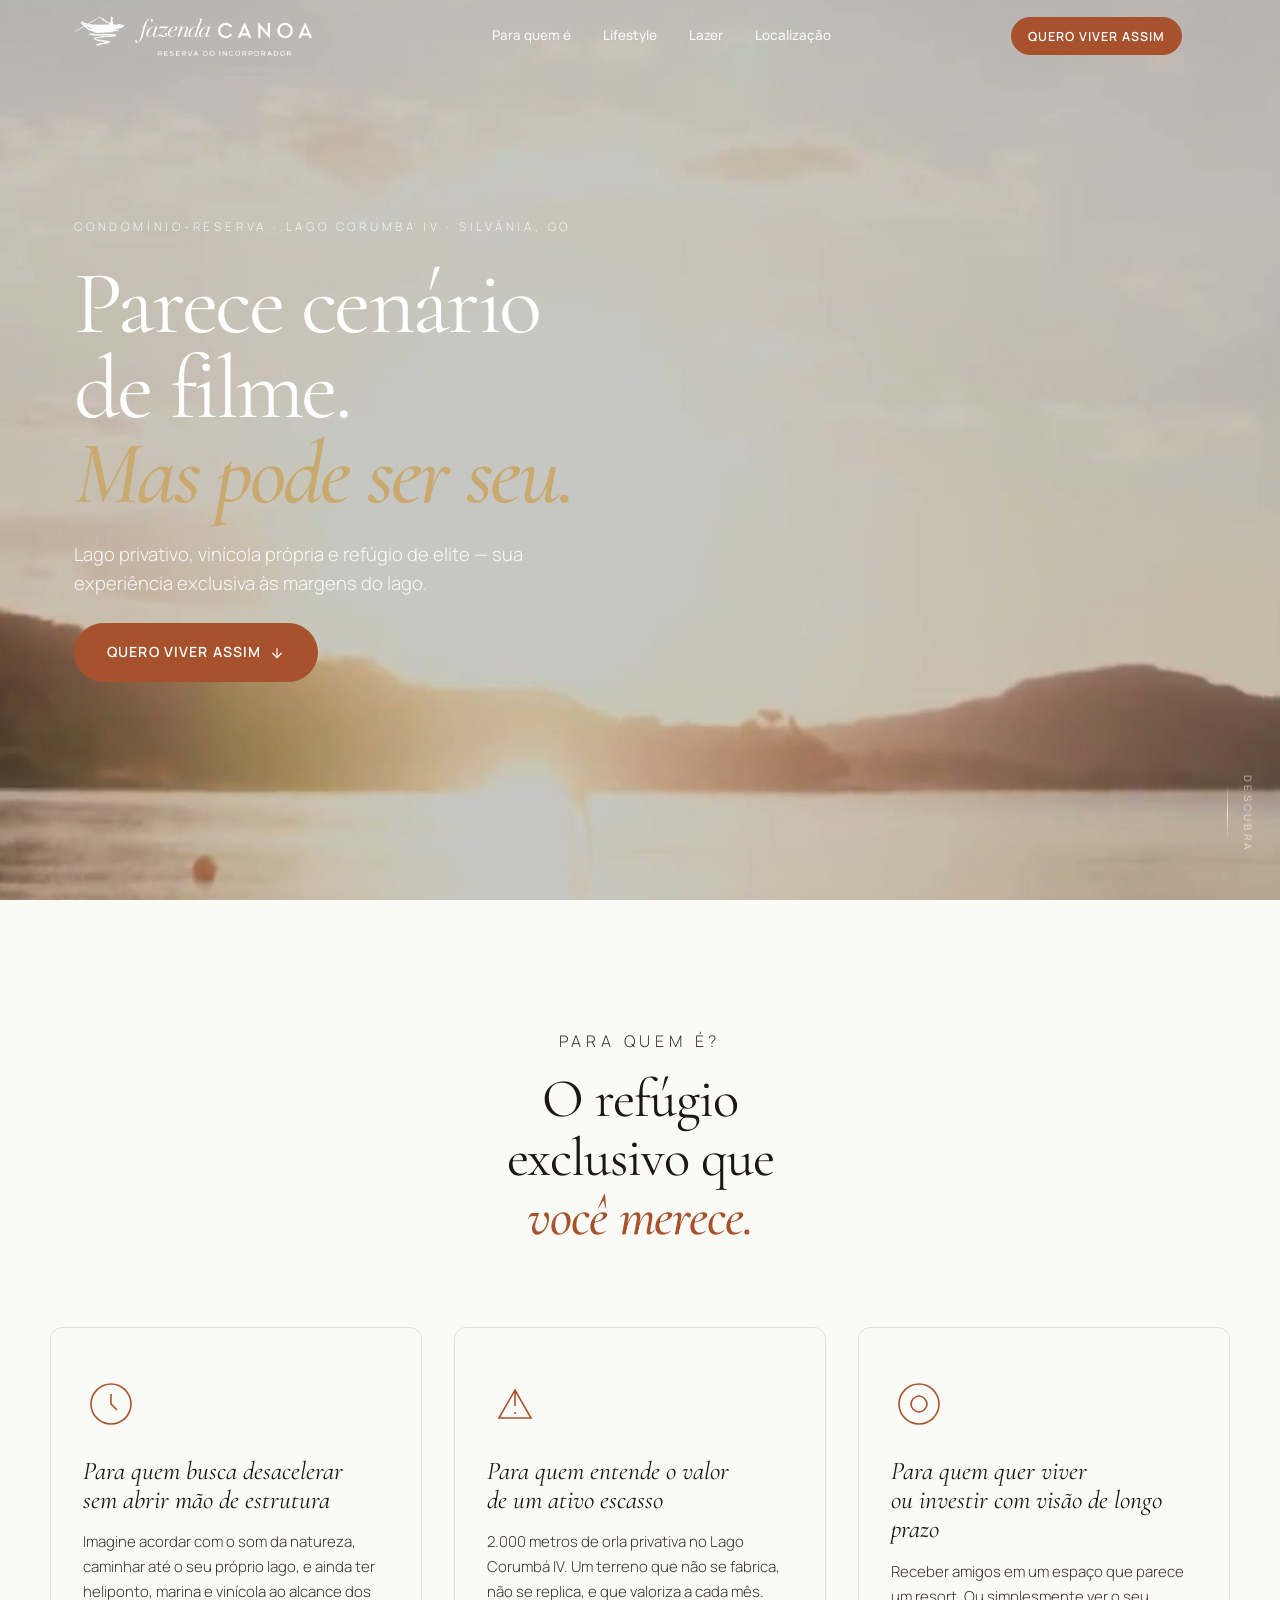
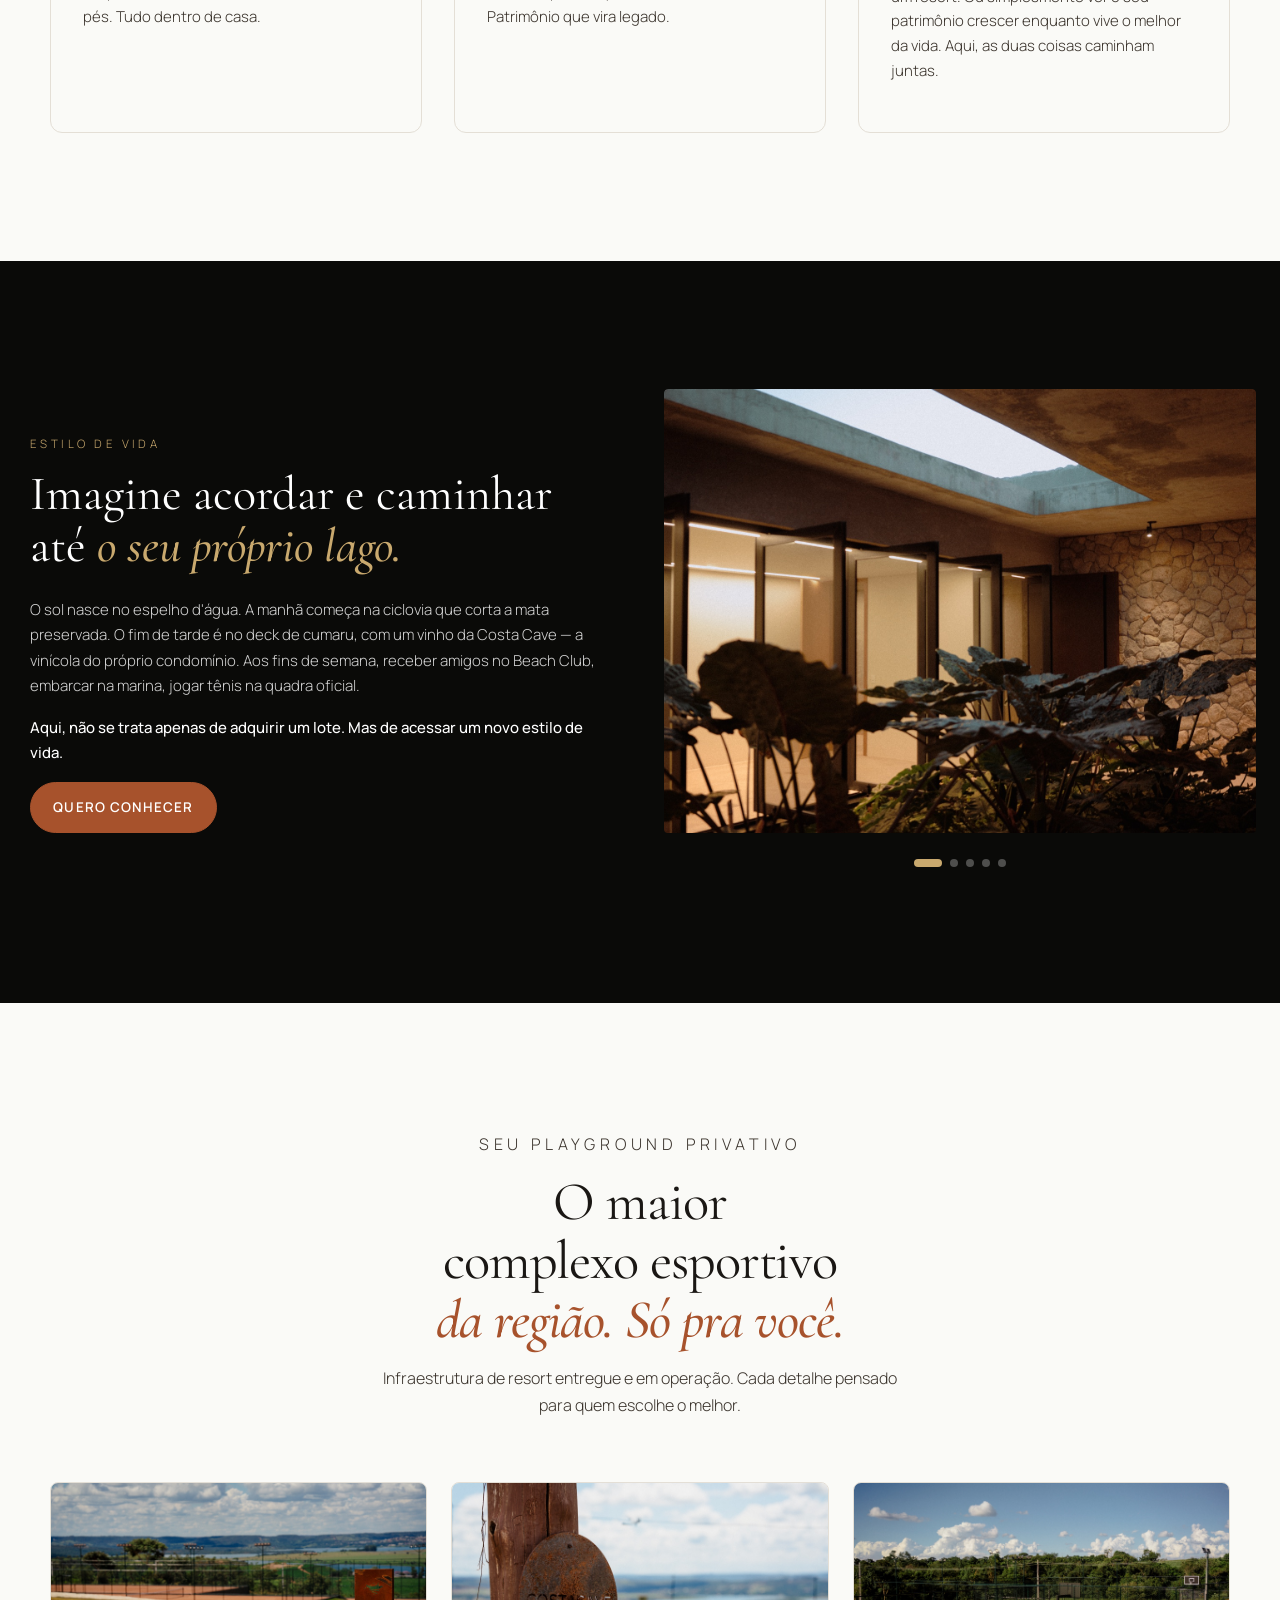
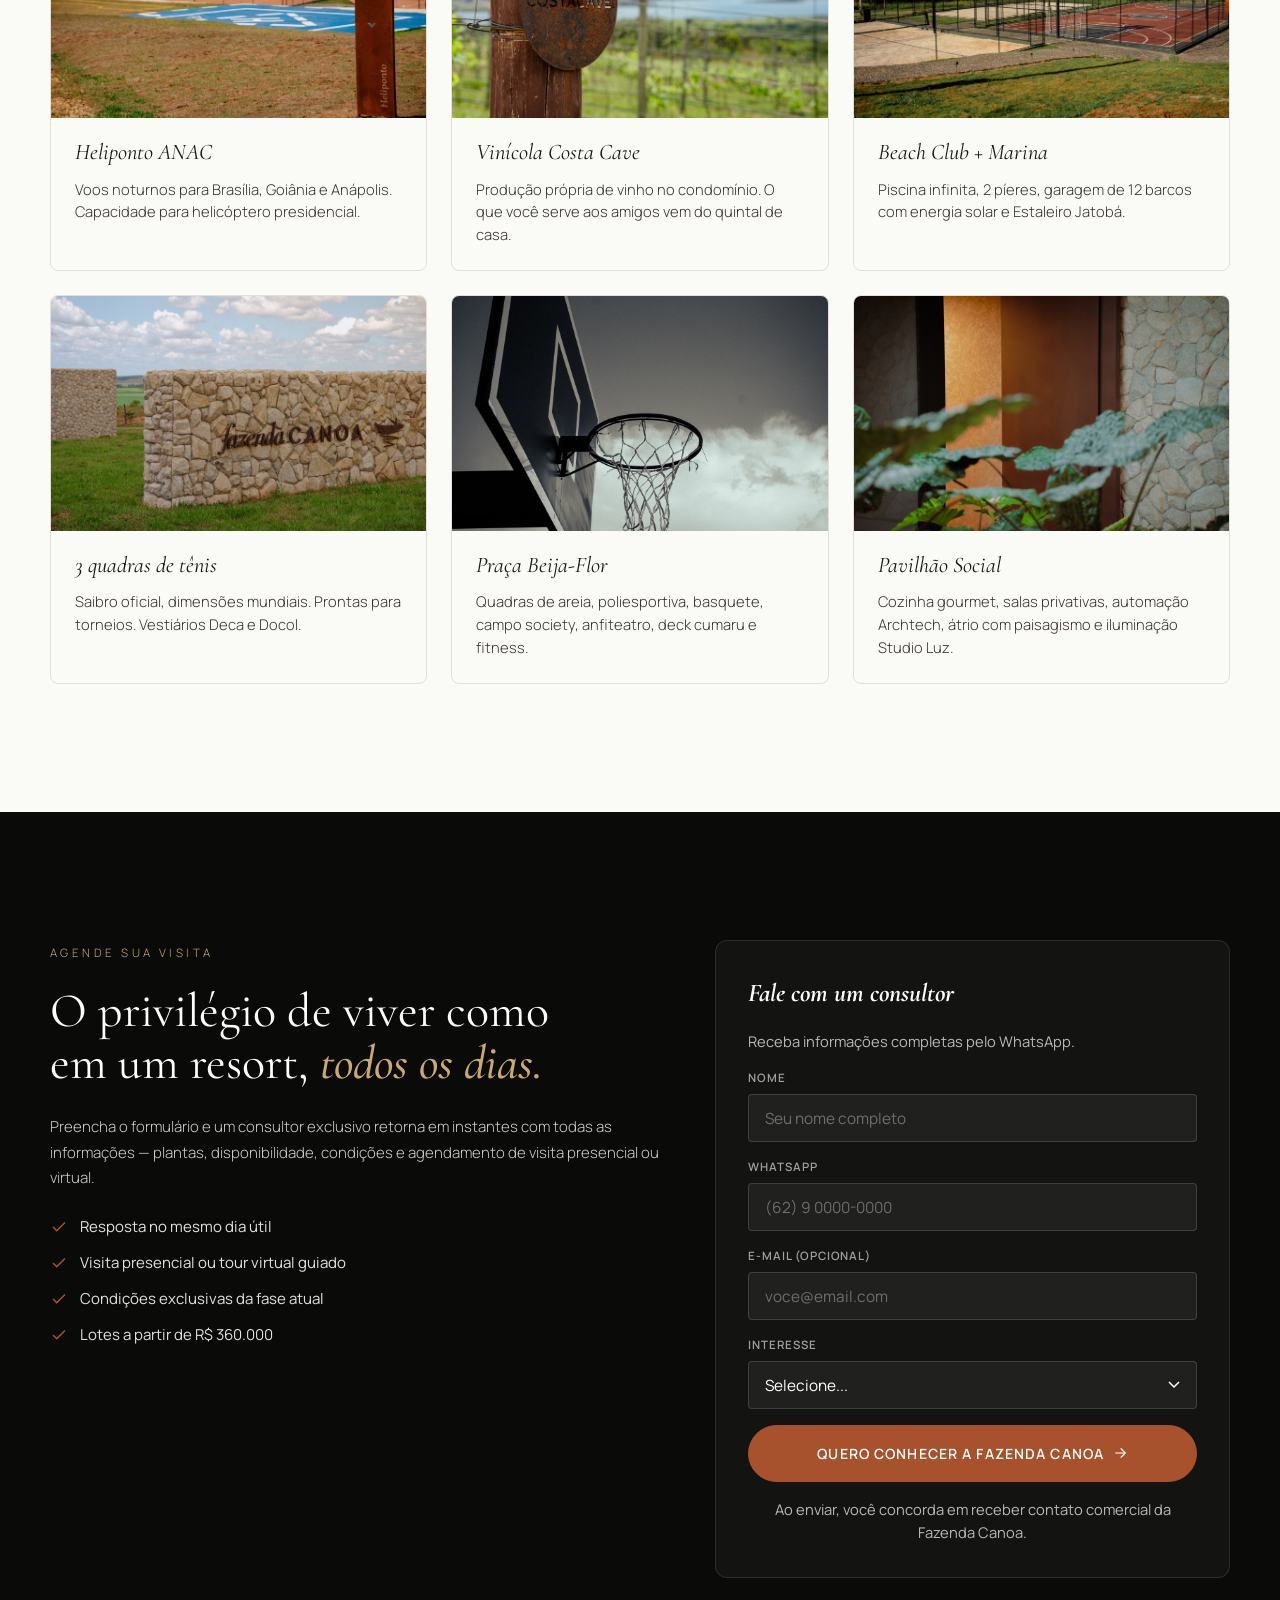
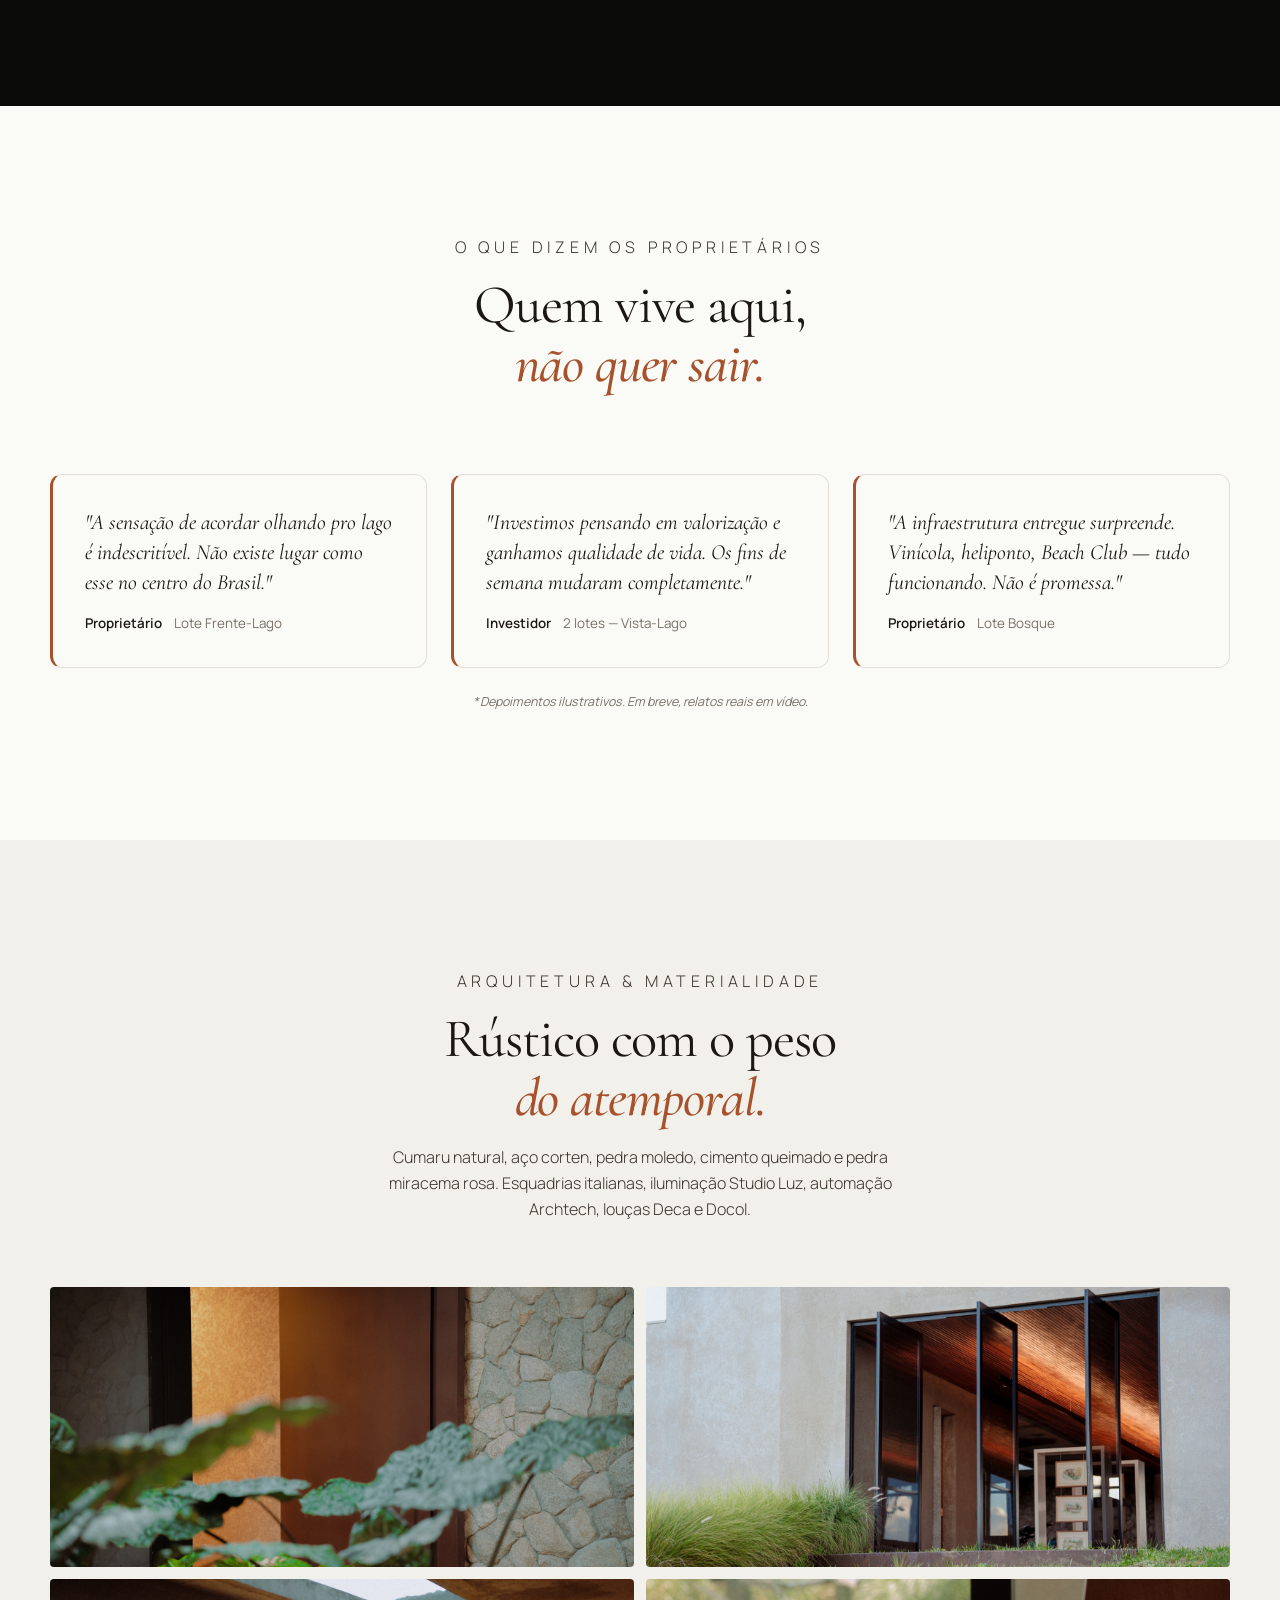
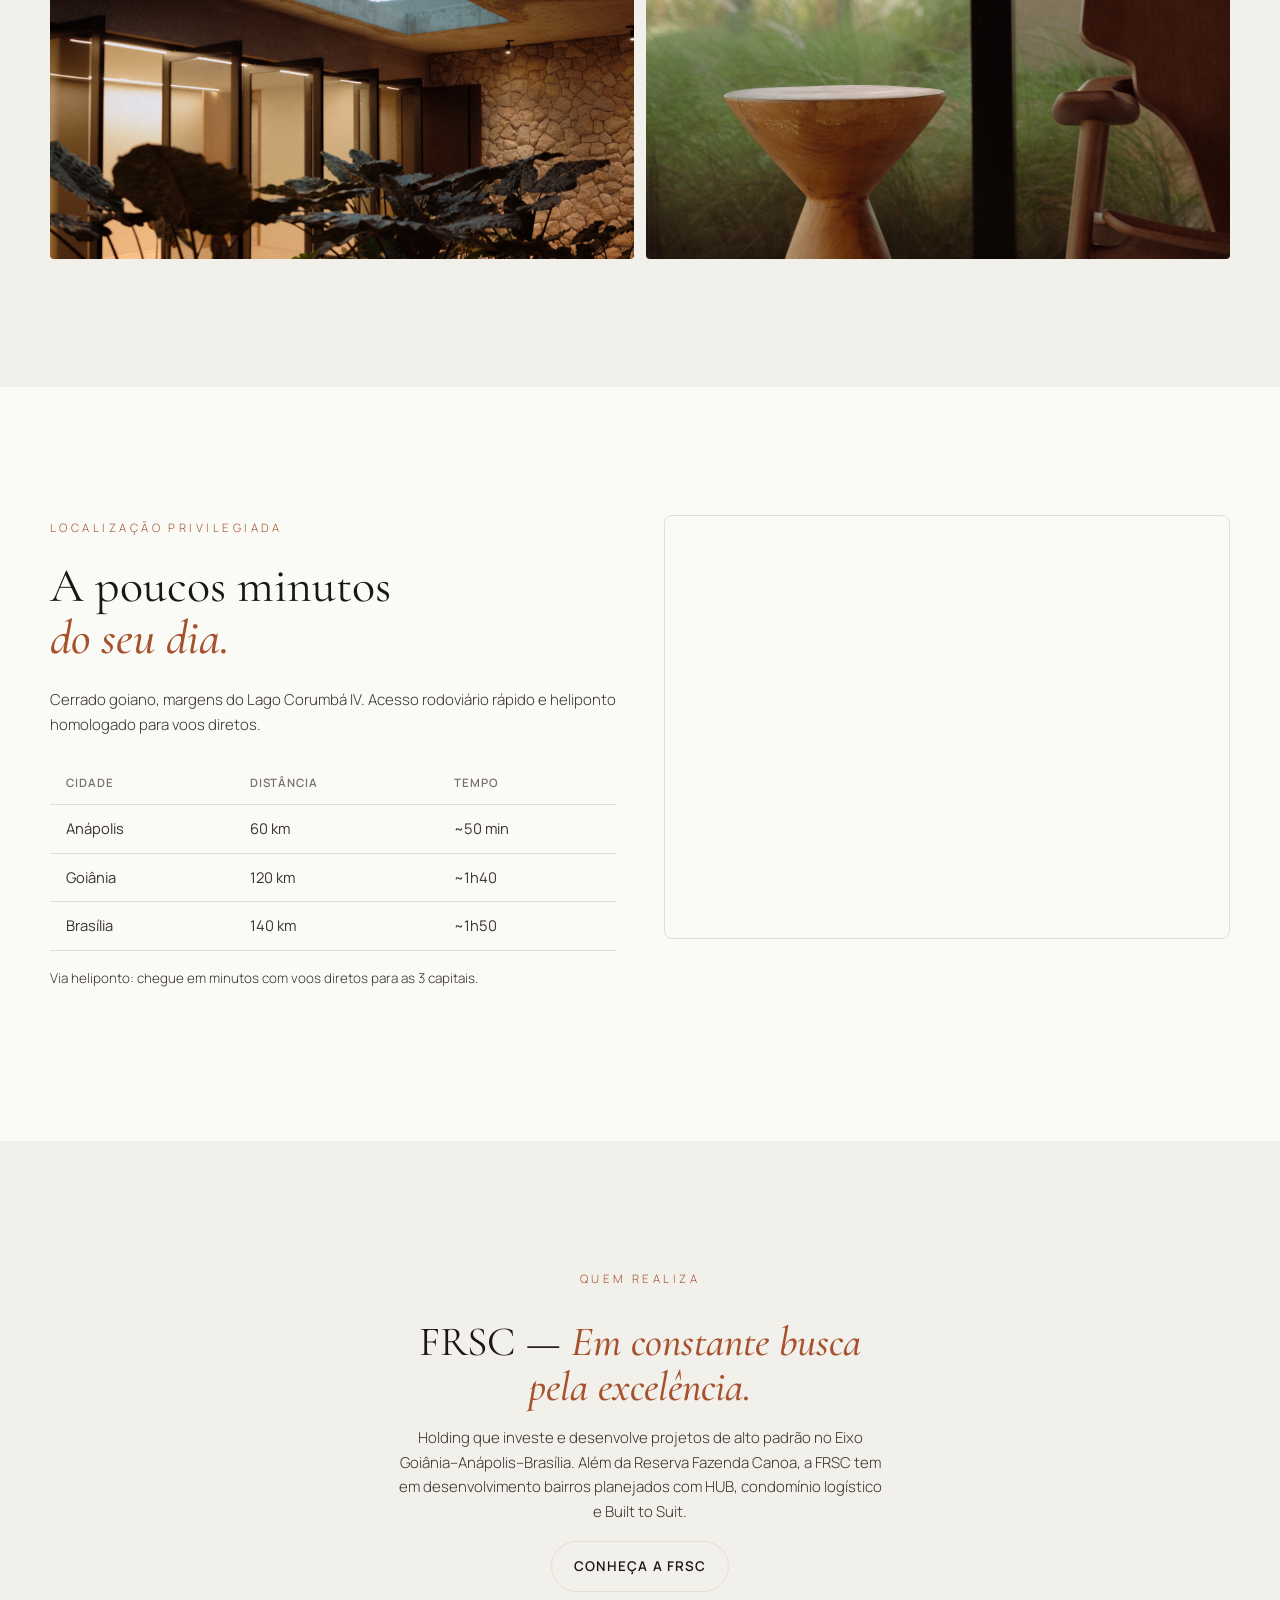
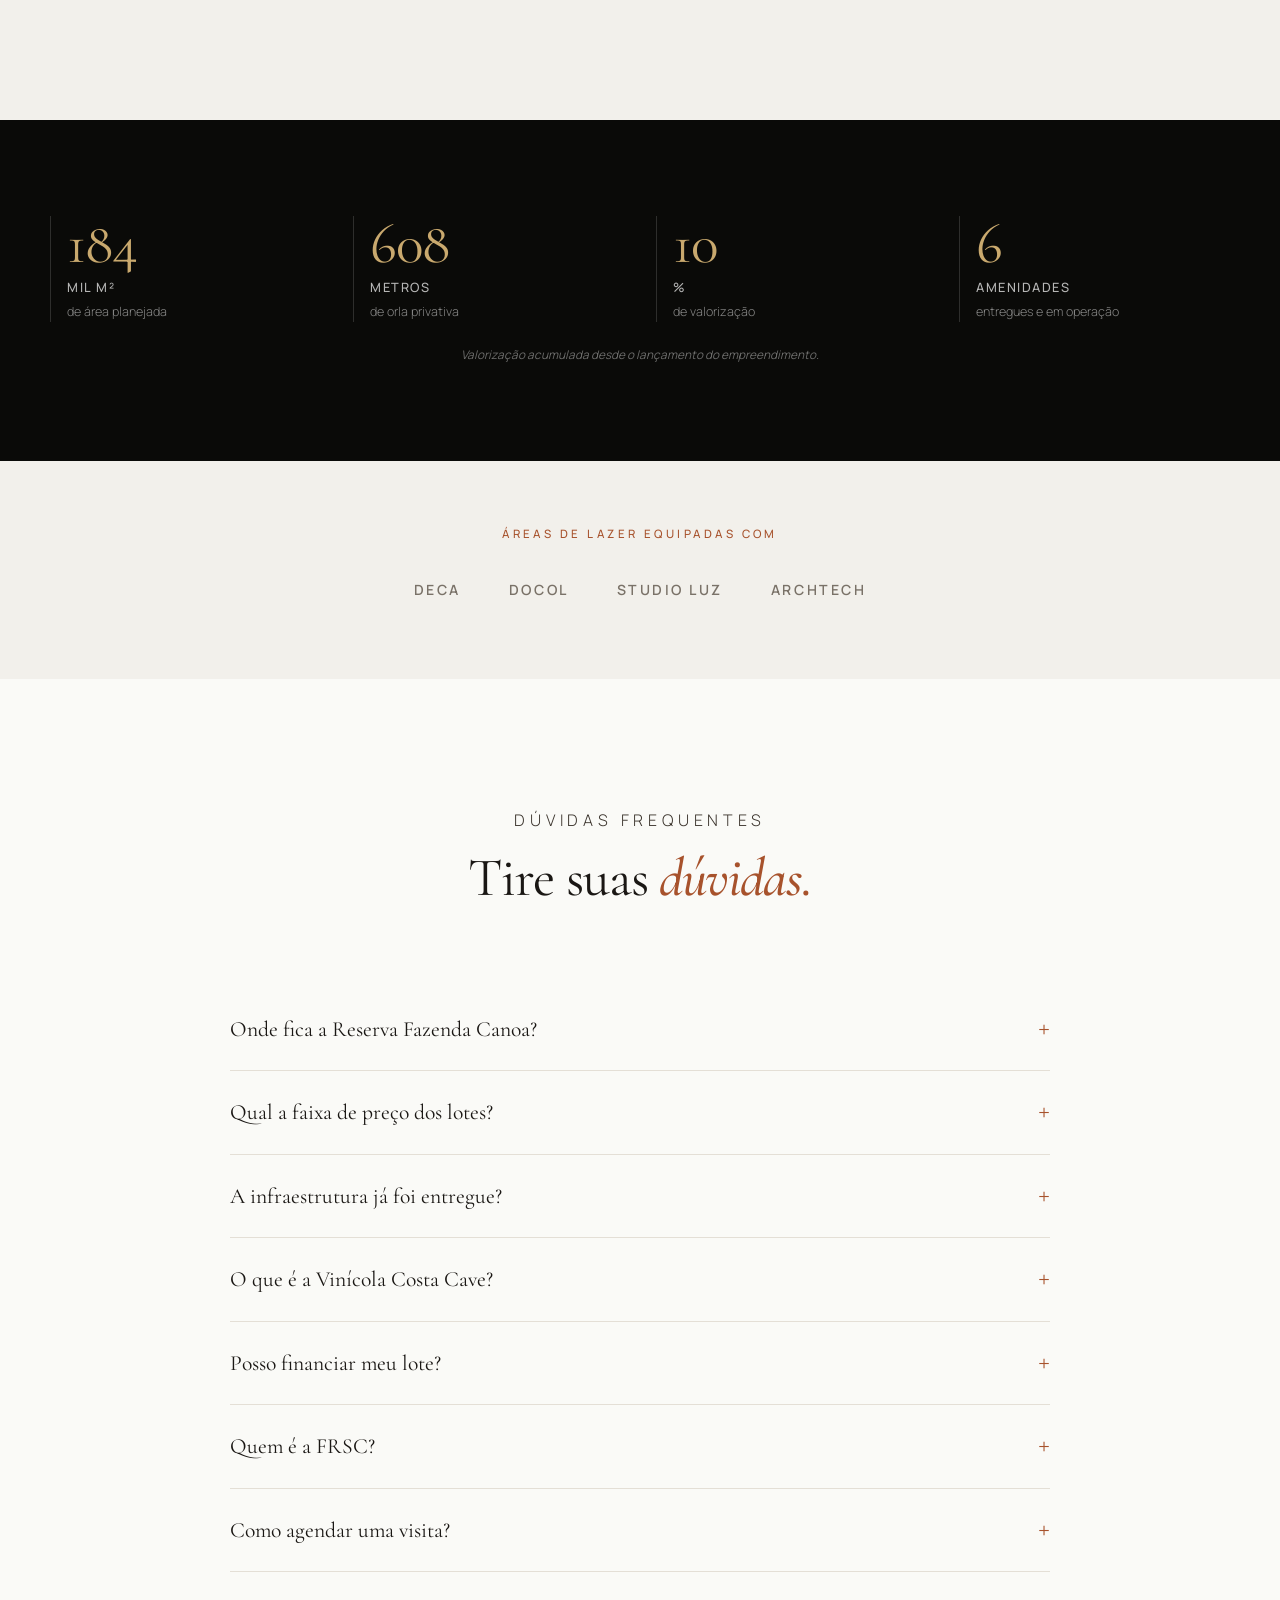
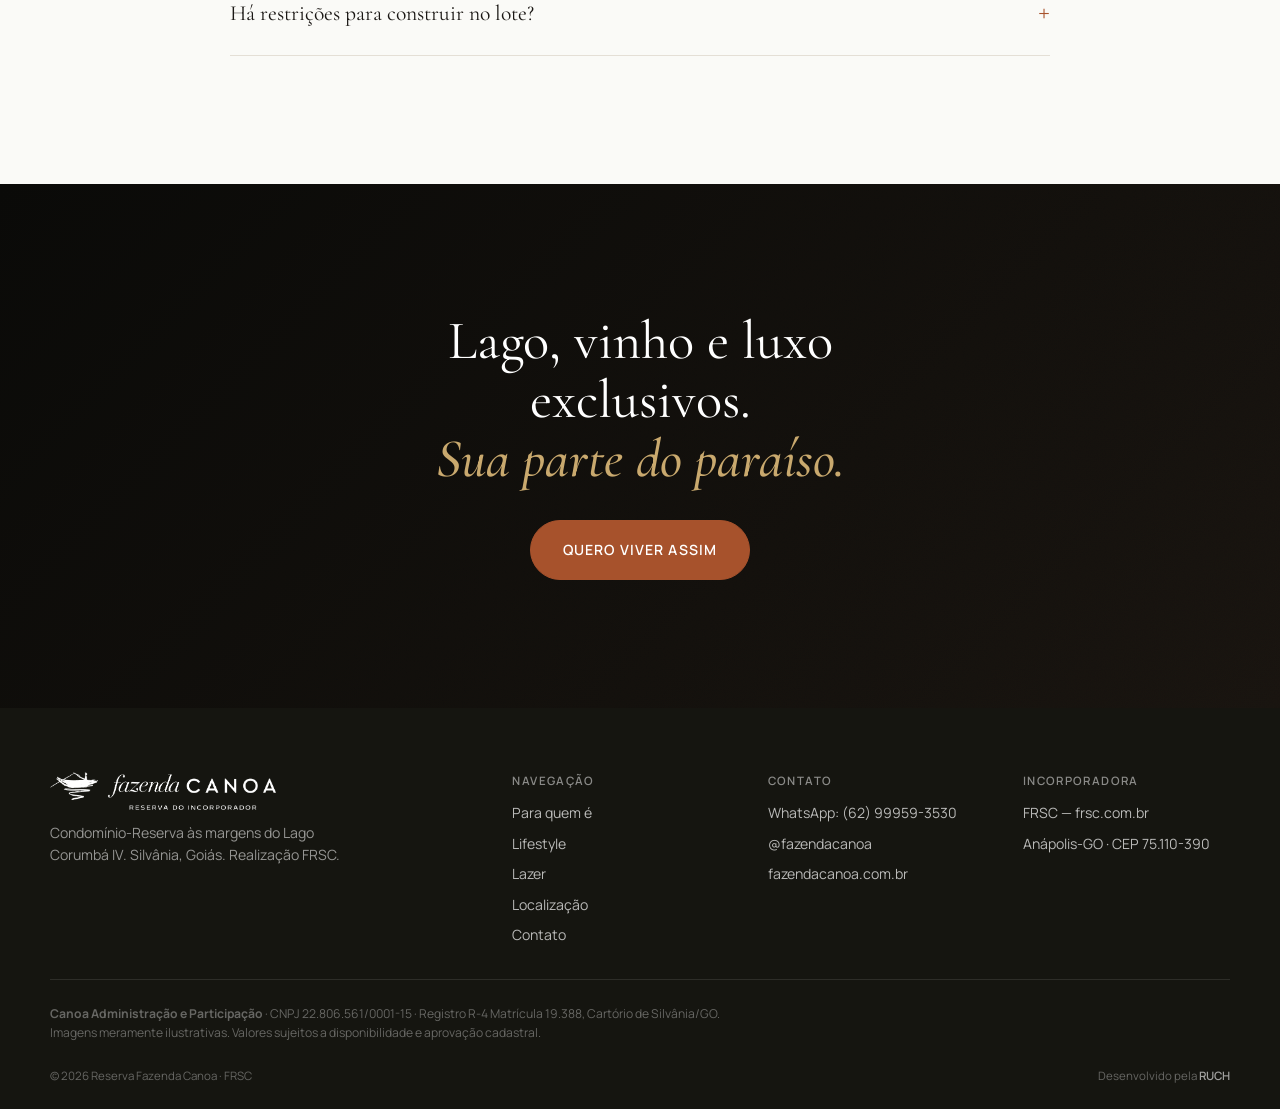
==== commit df36835d: "feat(lifestyle): transforma galeria em carrossel mobile-first - Seção Estilo de Vida agora usa scrol" ====
--- a/prototype/index.html
+++ b/prototype/index.html
@@ -133,10 +133,15 @@
     <p><strong>Aqui, não se trata apenas de adquirir um lote. Mas de acessar um novo estilo de vida.</strong></p>
     <a href="#contato" class="btn btn--corten">Quero conhecer</a>
   </div>
-  <div class="lifestyle__gallery">
-    <figure class="lifestyle__img lifestyle__img--tall"><img src="../fotos-web/08.jpg" alt="Pavilhão Social com paisagismo" loading="lazy"></figure>
-    <figure class="lifestyle__img"><img src="../fotos-web/03.jpg" alt="Estar com vista para o lago" loading="lazy"></figure>
-    <figure class="lifestyle__img"><img src="../fotos-web/12.jpg" alt="Vinícola Costa Cave" loading="lazy"></figure>
+  <div class="lifestyle__gallery" id="lifestyle-carousel">
+    <div class="lf-track" id="lf-track">
+      <figure class="lf-slide"><img src="../fotos-web/08.jpg" alt="Pavilhão Social com paisagismo" loading="lazy"></figure>
+      <figure class="lf-slide"><img src="../fotos-web/03.jpg" alt="Estar com vista para o lago" loading="lazy"></figure>
+      <figure class="lf-slide"><img src="../fotos-web/12.jpg" alt="Vinícola Costa Cave" loading="lazy"></figure>
+      <figure class="lf-slide"><img src="../fotos-web/20.jpg" alt="Interior premium" loading="lazy"></figure>
+      <figure class="lf-slide"><img src="../fotos-web/22.jpg" alt="Vista aérea do condomínio" loading="lazy"></figure>
+    </div>
+    <div class="lf-dots" id="lf-dots" role="tablist" aria-label="Navegação do carrossel"></div>
   </div>
 </section>
 
--- a/prototype/style.css
+++ b/prototype/style.css
@@ -173,11 +173,44 @@
 .lifestyle__text p{font-weight:300;color:rgba(255,255,255,0.82);line-height:1.7;margin-bottom:var(--s-4)}
 .lifestyle__text strong{color:#fff;font-weight:500}
 
-.lifestyle__gallery{display:grid;grid-template-columns:repeat(2,1fr);grid-template-rows:280px 200px;gap:var(--s-3);max-width:960px;margin:0 auto;position:relative;z-index:1}
-.lifestyle__img{overflow:hidden;border-radius:var(--r-sm)}
-.lifestyle__img img{width:100%;height:100%;object-fit:cover;transition:transform 1.6s var(--ease)}
-.lifestyle__img:hover img{transform:scale(1.05)}
-.lifestyle__img--tall{grid-row:span 2}
+/* Carrossel com scroll-snap nativo (mobile-first, swipe natural) */
+.lifestyle__gallery{max-width:960px;margin:0 auto;position:relative;z-index:1;display:flex;flex-direction:column;gap:var(--s-4)}
+.lf-track{
+  display:flex;
+  overflow-x:auto;
+  scroll-snap-type:x mandatory;
+  scroll-behavior:smooth;
+  -webkit-overflow-scrolling:touch;
+  scrollbar-width:none;
+  gap:var(--s-3);
+  padding-bottom:2px;
+  border-radius:var(--r-sm);
+}
+.lf-track::-webkit-scrollbar{display:none}
+.lf-slide{
+  flex:0 0 100%;
+  scroll-snap-align:start;
+  overflow:hidden;
+  border-radius:var(--r-sm);
+  aspect-ratio:4/3;
+}
+.lf-slide img{width:100%;height:100%;object-fit:cover;display:block;transition:transform 1.6s var(--ease)}
+.lf-slide:hover img{transform:scale(1.04)}
+
+/* Dots */
+.lf-dots{display:flex;gap:8px;justify-content:center;align-items:center;padding:var(--s-2) 0}
+.lf-dot{
+  width:8px;height:8px;padding:0;
+  border-radius:50%;
+  background:rgba(255,255,255,0.28);
+  border:none;cursor:pointer;
+  transition:all 350ms var(--ease);
+}
+.lf-dot:hover{background:rgba(255,255,255,0.5)}
+.lf-dot.is-active{
+  width:28px;border-radius:var(--r-pill);
+  background:var(--c-gold);
+}
 
 /* ============================================================ 4. PLAYGROUND (amenidades COM FOTOS) */
 .playground{padding:var(--s-10) var(--s-5);background:var(--c-bg)}
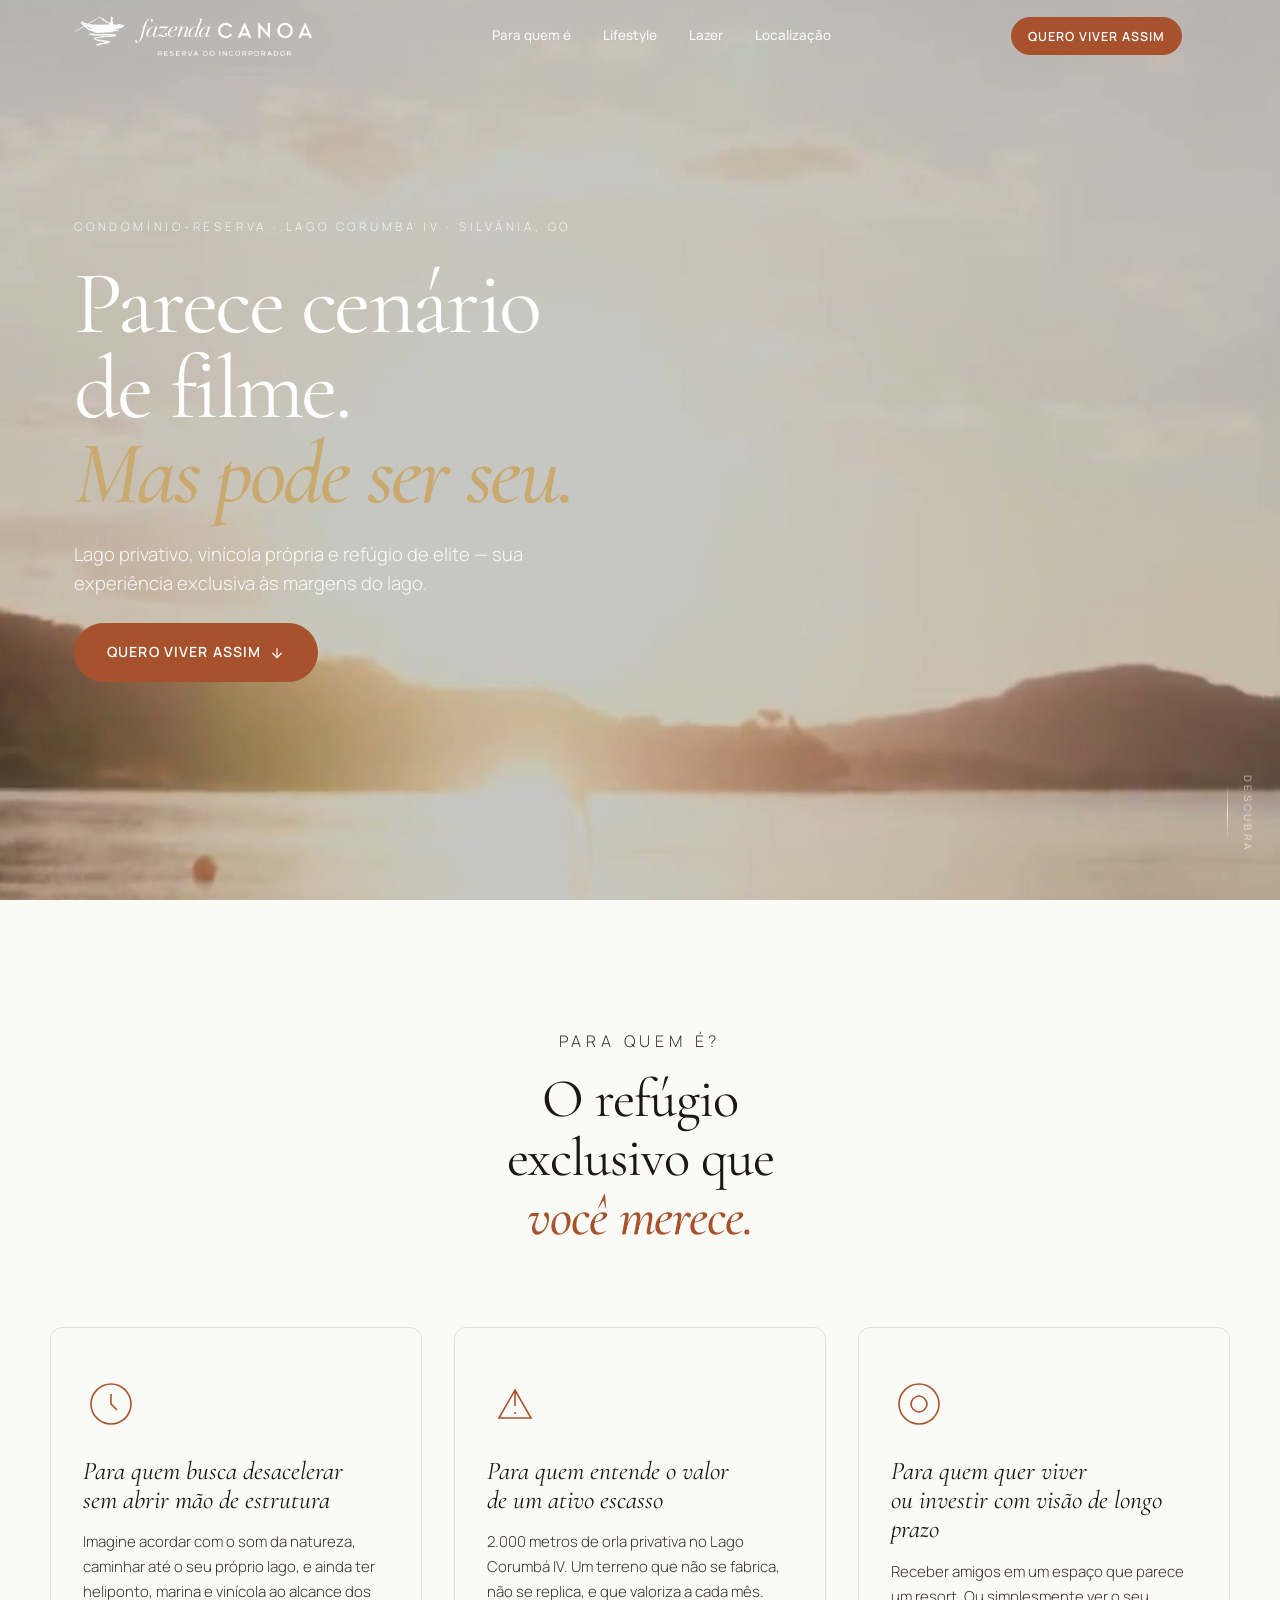
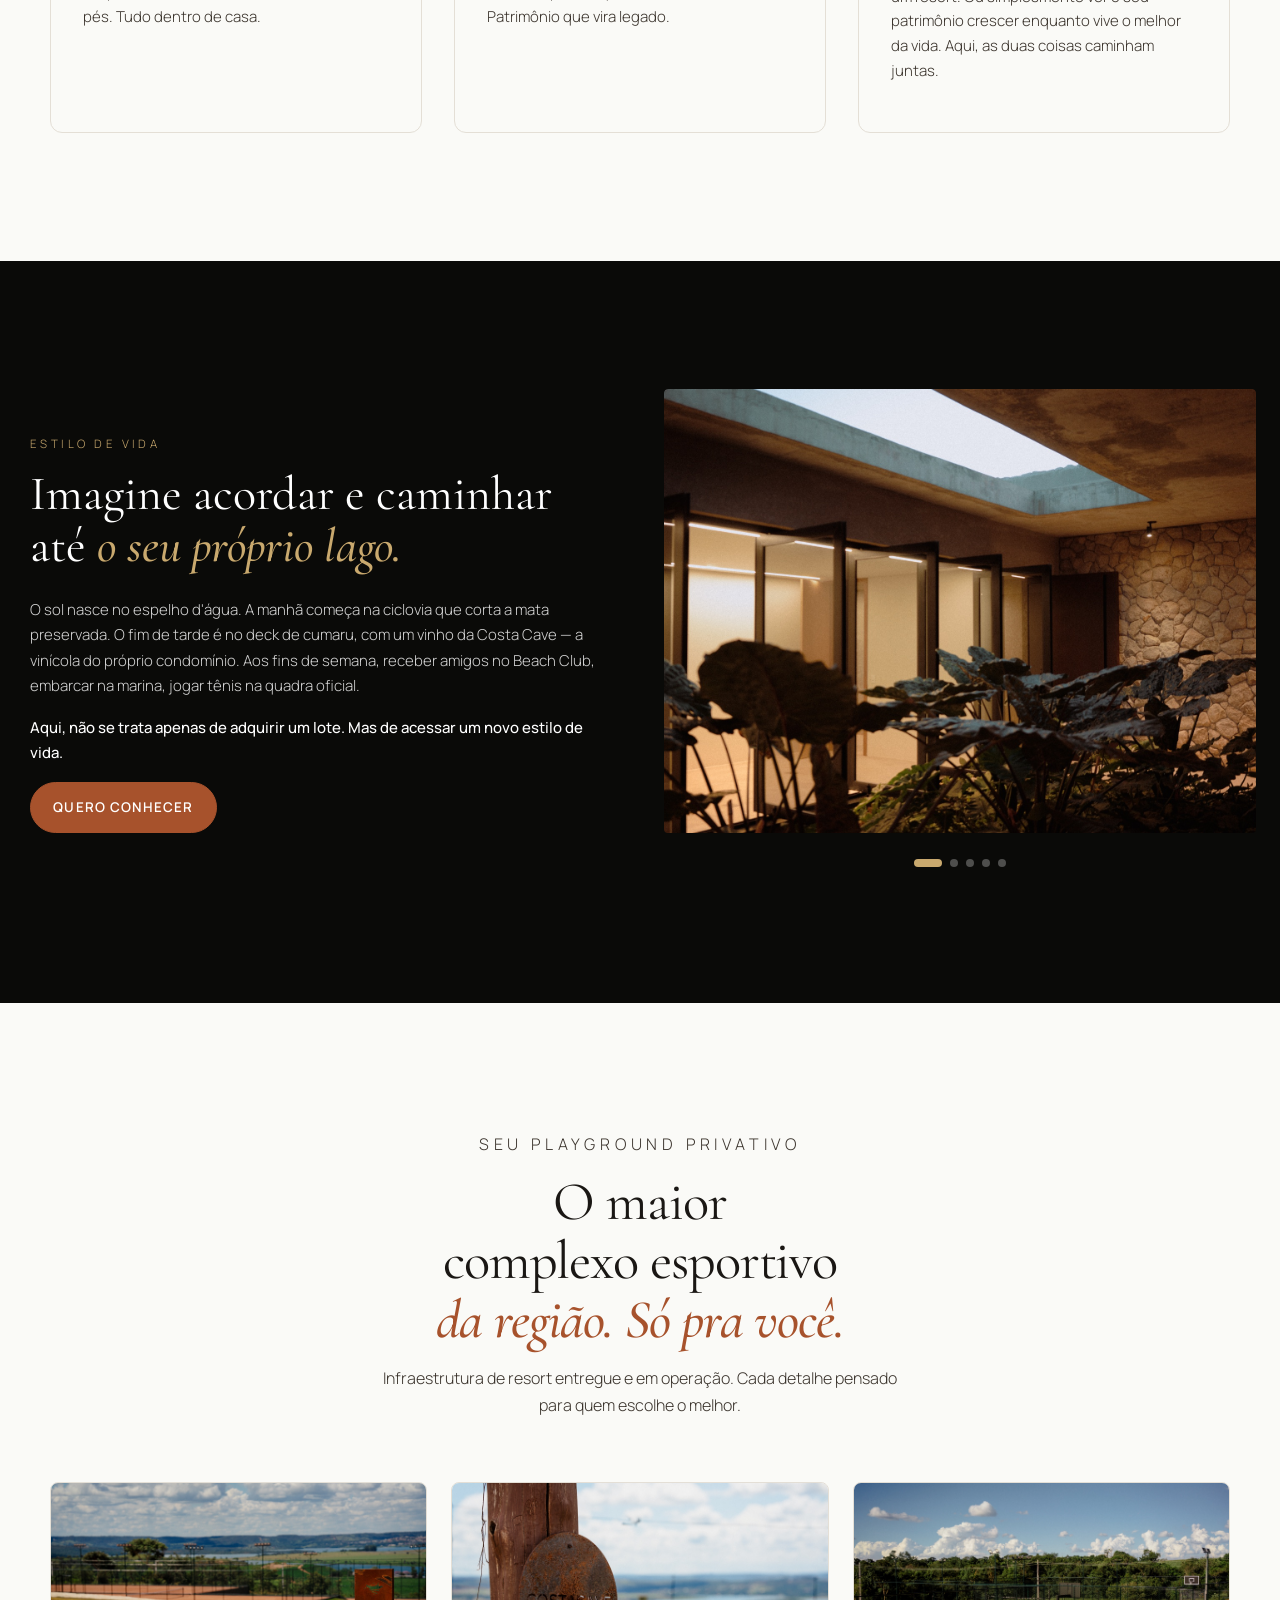
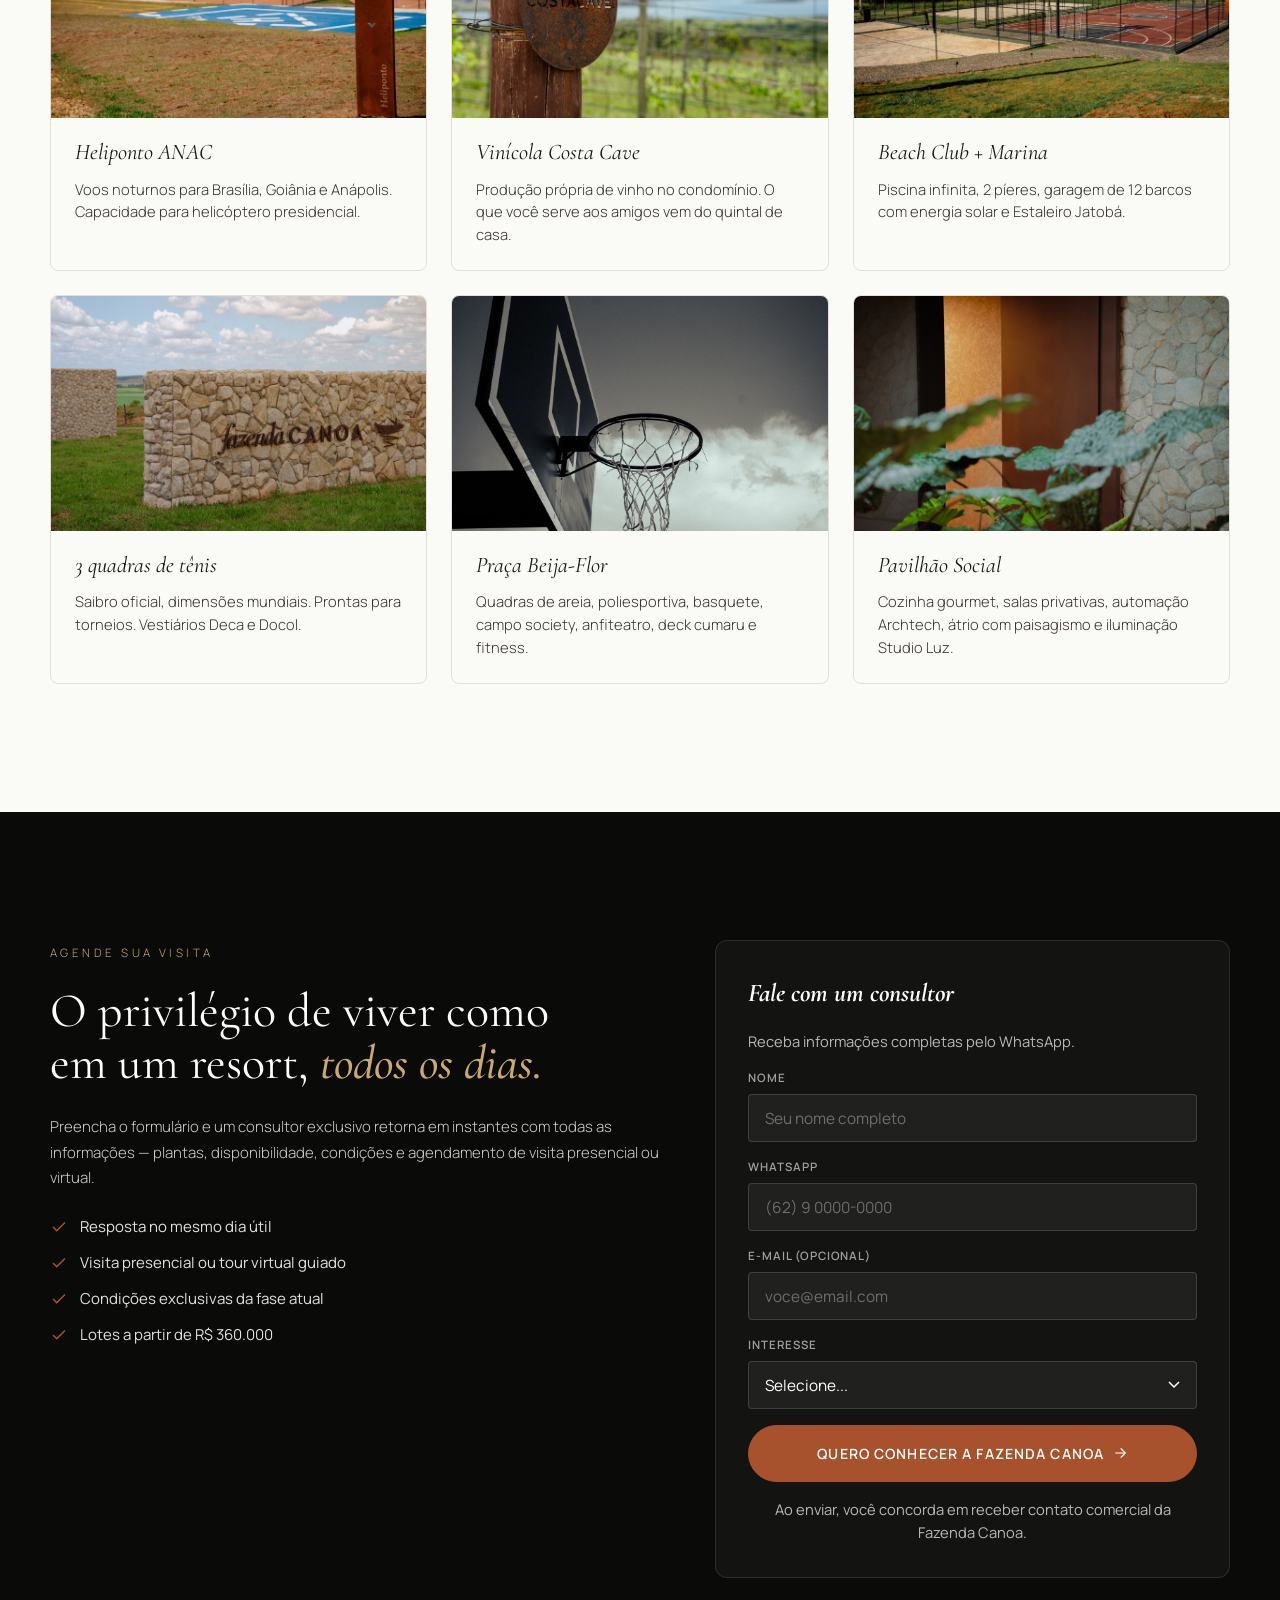
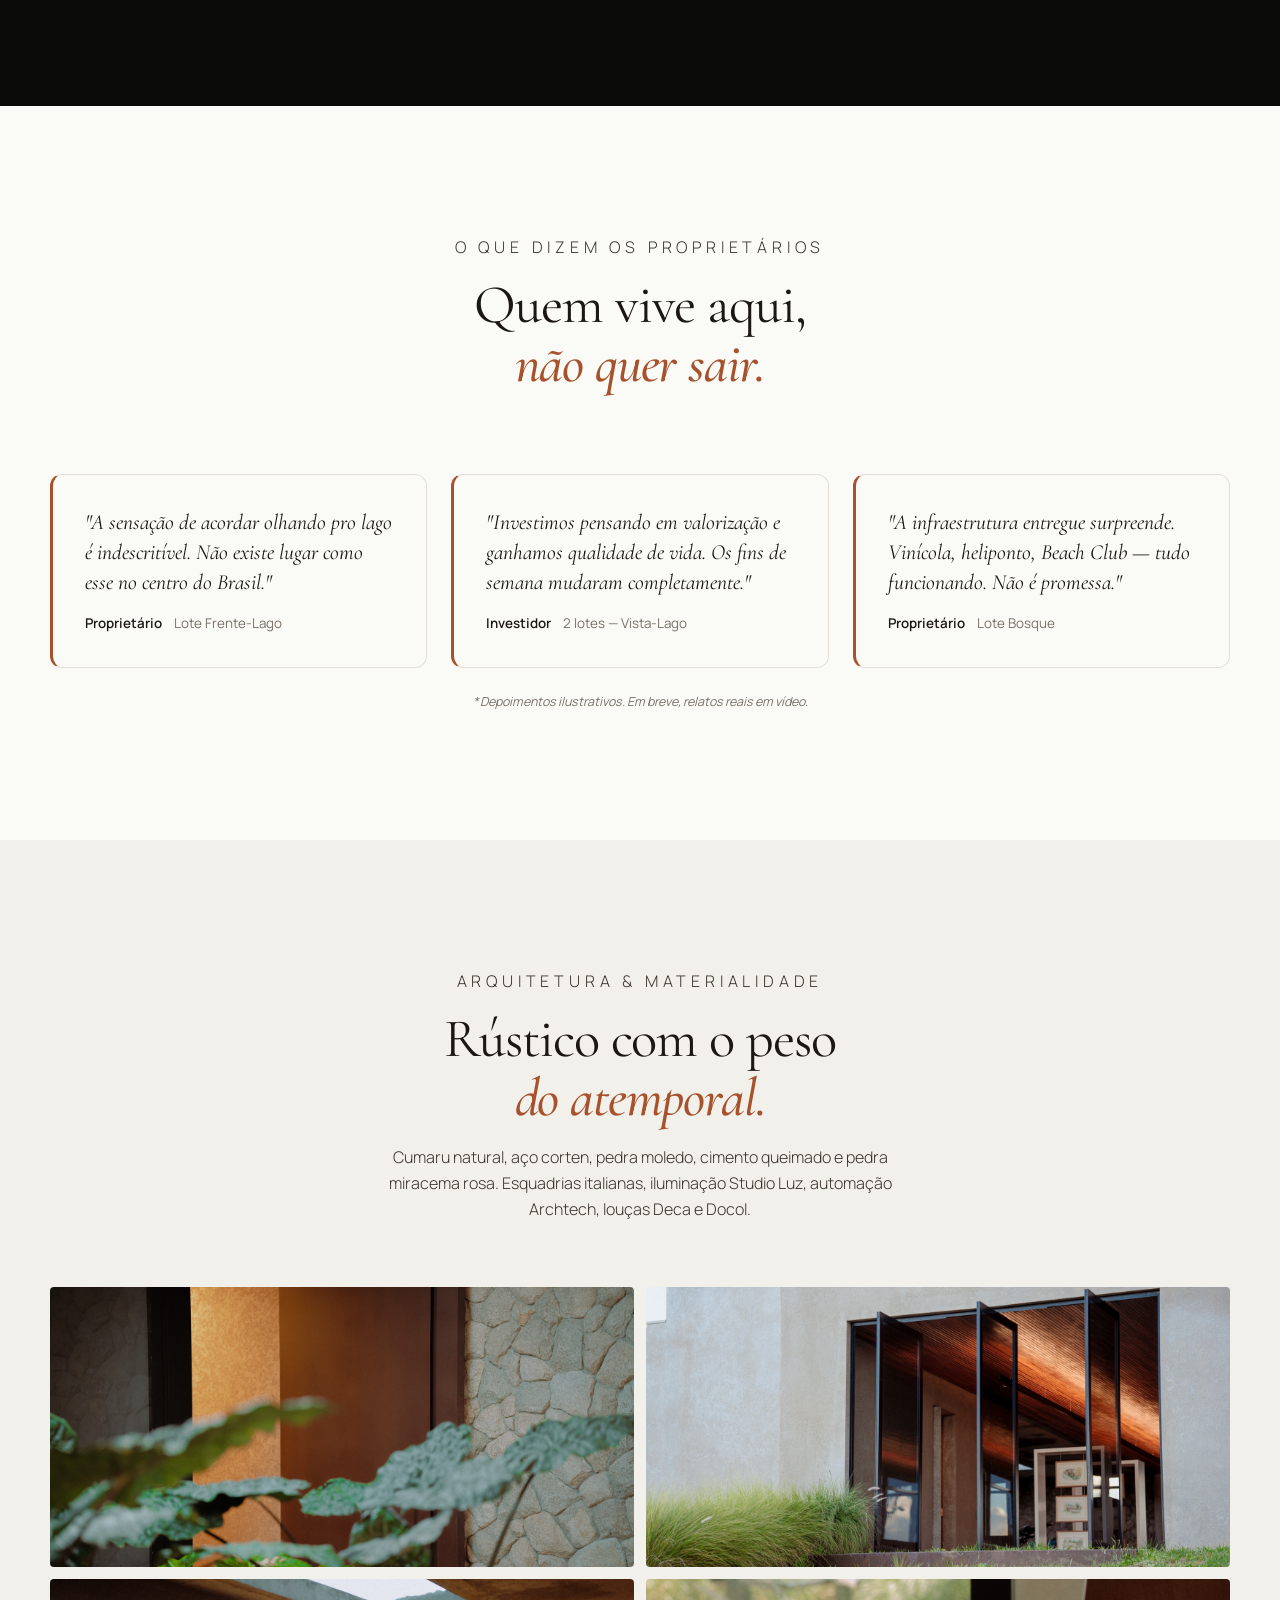
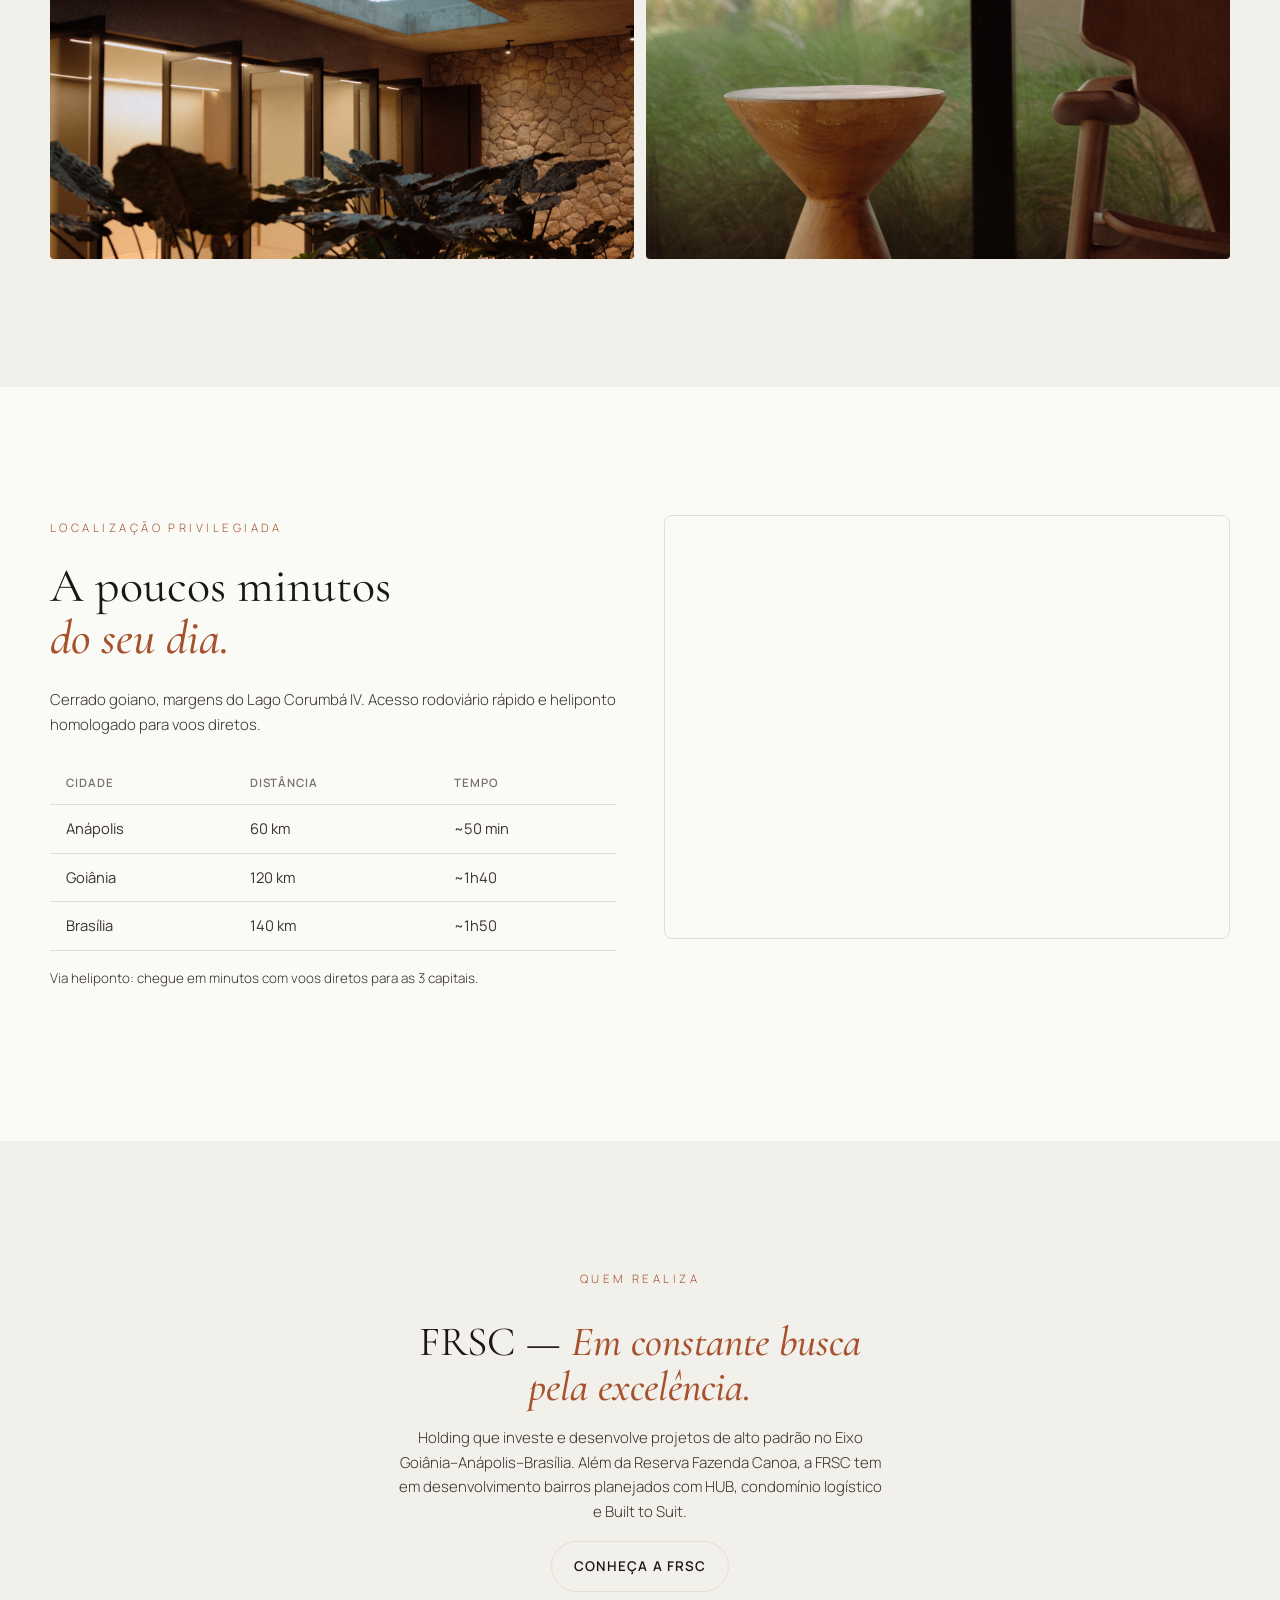
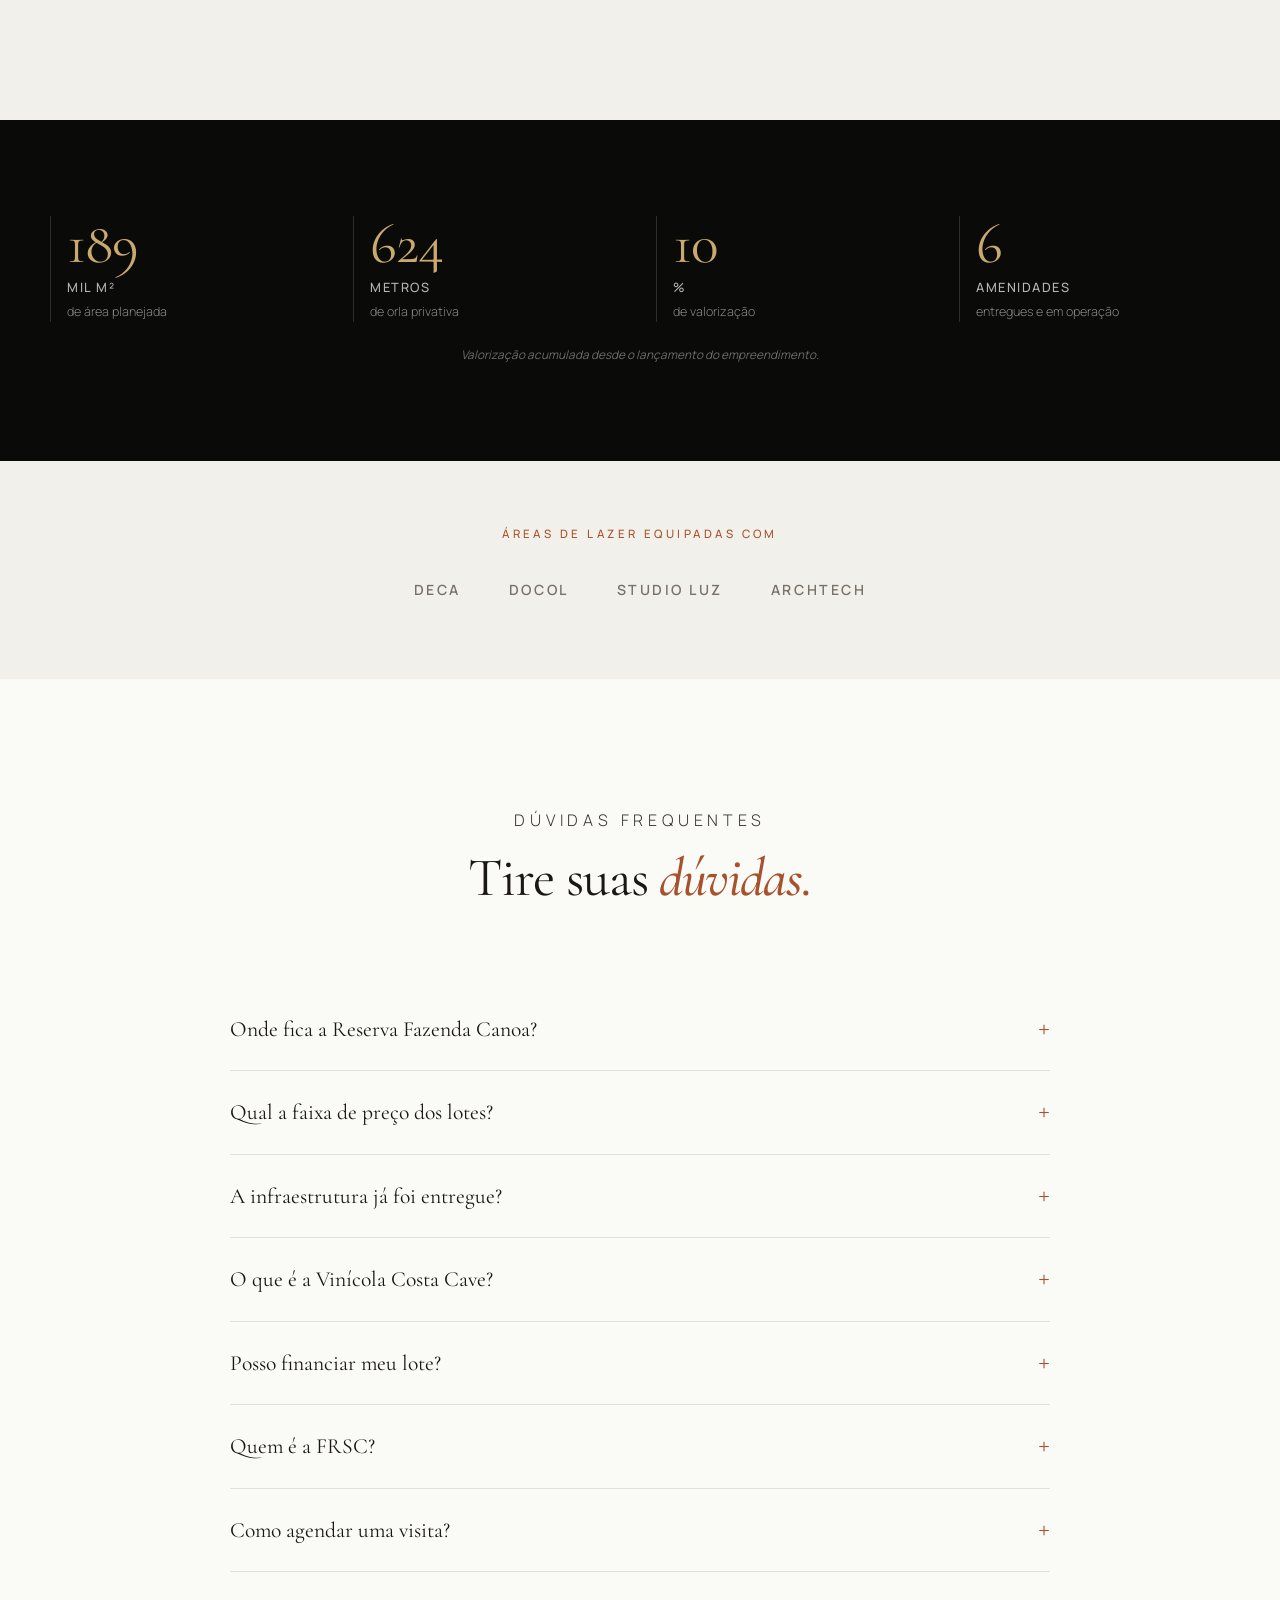
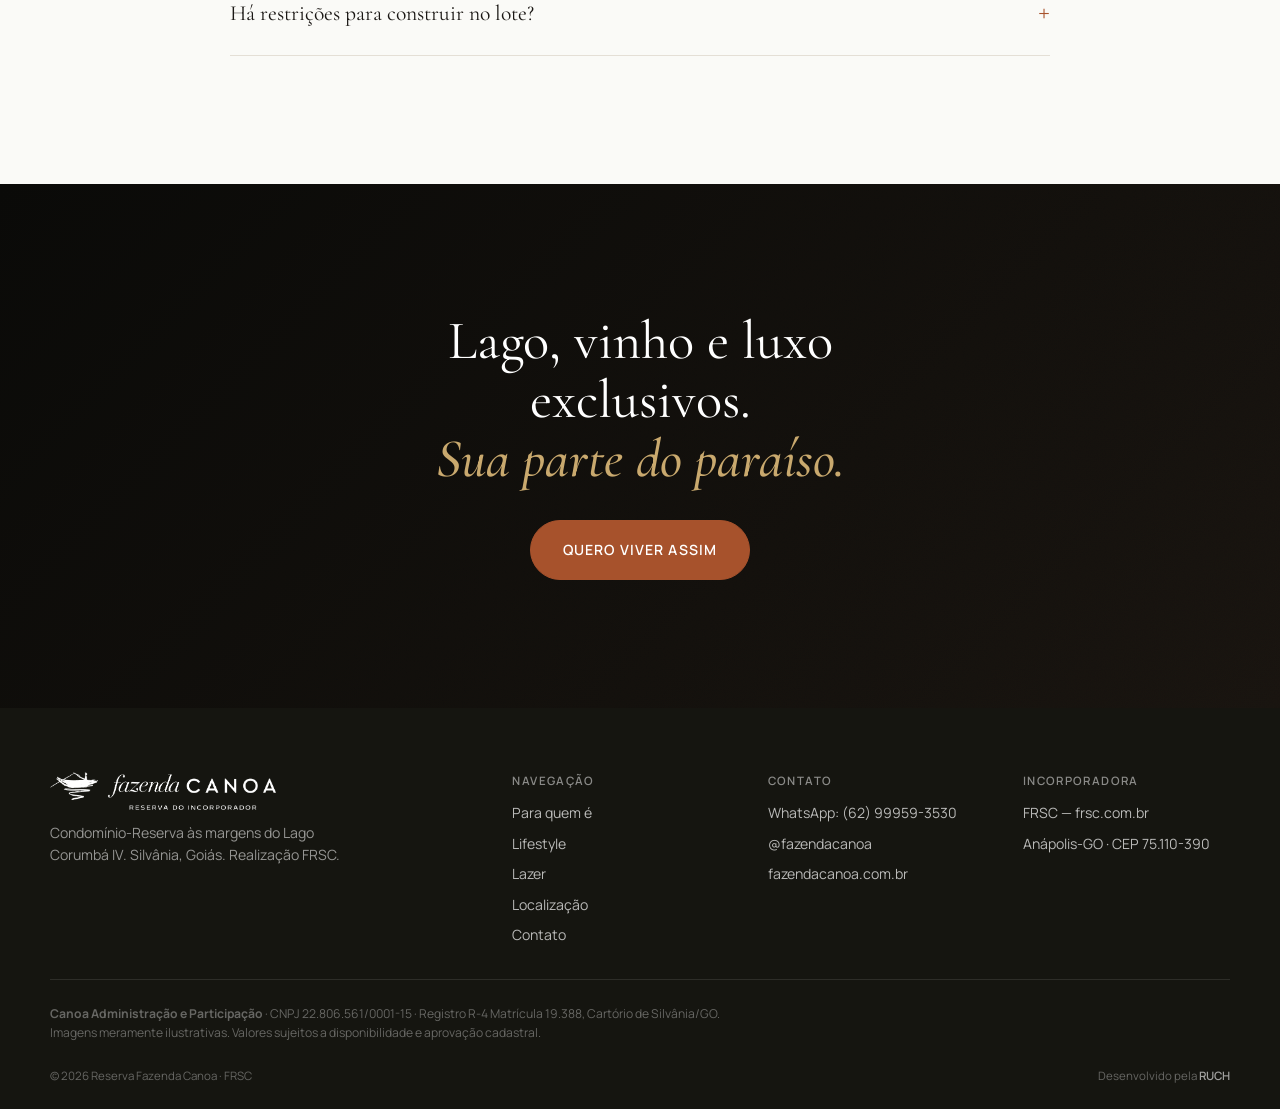
==== commit c80f163c: "fix(analytics): pixel agora funciona sem plugin ativo inc/seo.php agora tem fallback com defaults ha" ====
--- a/prototype/index.html
+++ b/prototype/index.html
@@ -17,8 +17,41 @@
   <link rel="preload" as="image" href="../video-web/hero-poster.jpg" fetchpriority="high" type="image/jpeg">
   <link rel="dns-prefetch" href="//maps.google.com">
   <link rel="dns-prefetch" href="//wa.me">
+  <link rel="dns-prefetch" href="//connect.facebook.net">
+  <link rel="dns-prefetch" href="//www.googletagmanager.com">
 
   <link rel="stylesheet" href="./style.css">
+
+  <!-- Analytics config (usado pelo main.js para disparar eventos Lead com deduplicação) -->
+  <script>window.FC_ANALYTICS = {
+    metaPixelId: '367669074650821',
+    googleAdsId: 'AW-432545598',
+    googleAdsConv: 'AW-432545598/FJsnCKPUyaAcEL6-oM4B'
+  };</script>
+
+  <!-- Meta Pixel Code -->
+  <script>
+  !function(f,b,e,v,n,t,s)
+  {if(f.fbq)return;n=f.fbq=function(){n.callMethod?
+  n.callMethod.apply(n,arguments):n.queue.push(arguments)};
+  if(!f._fbq)f._fbq=n;n.push=n;n.loaded=!0;n.version='2.0';
+  n.queue=[];t=b.createElement(e);t.async=!0;
+  t.src=v;s=b.getElementsByTagName(e)[0];
+  s.parentNode.insertBefore(t,s)}(window, document,'script',
+  'https://connect.facebook.net/en_US/fbevents.js');
+  fbq('init', '367669074650821');
+  fbq('track', 'PageView');
+  </script>
+  <noscript><img height="1" width="1" style="display:none" src="https://www.facebook.com/tr?id=367669074650821&ev=PageView&noscript=1"/></noscript>
+
+  <!-- Google Ads Tag -->
+  <script async src="https://www.googletagmanager.com/gtag/js?id=AW-432545598"></script>
+  <script>
+  window.dataLayer = window.dataLayer || [];
+  function gtag(){dataLayer.push(arguments);}
+  gtag('js', new Date());
+  gtag('config', 'AW-432545598');
+  </script>
 </head>
 <body>
 
